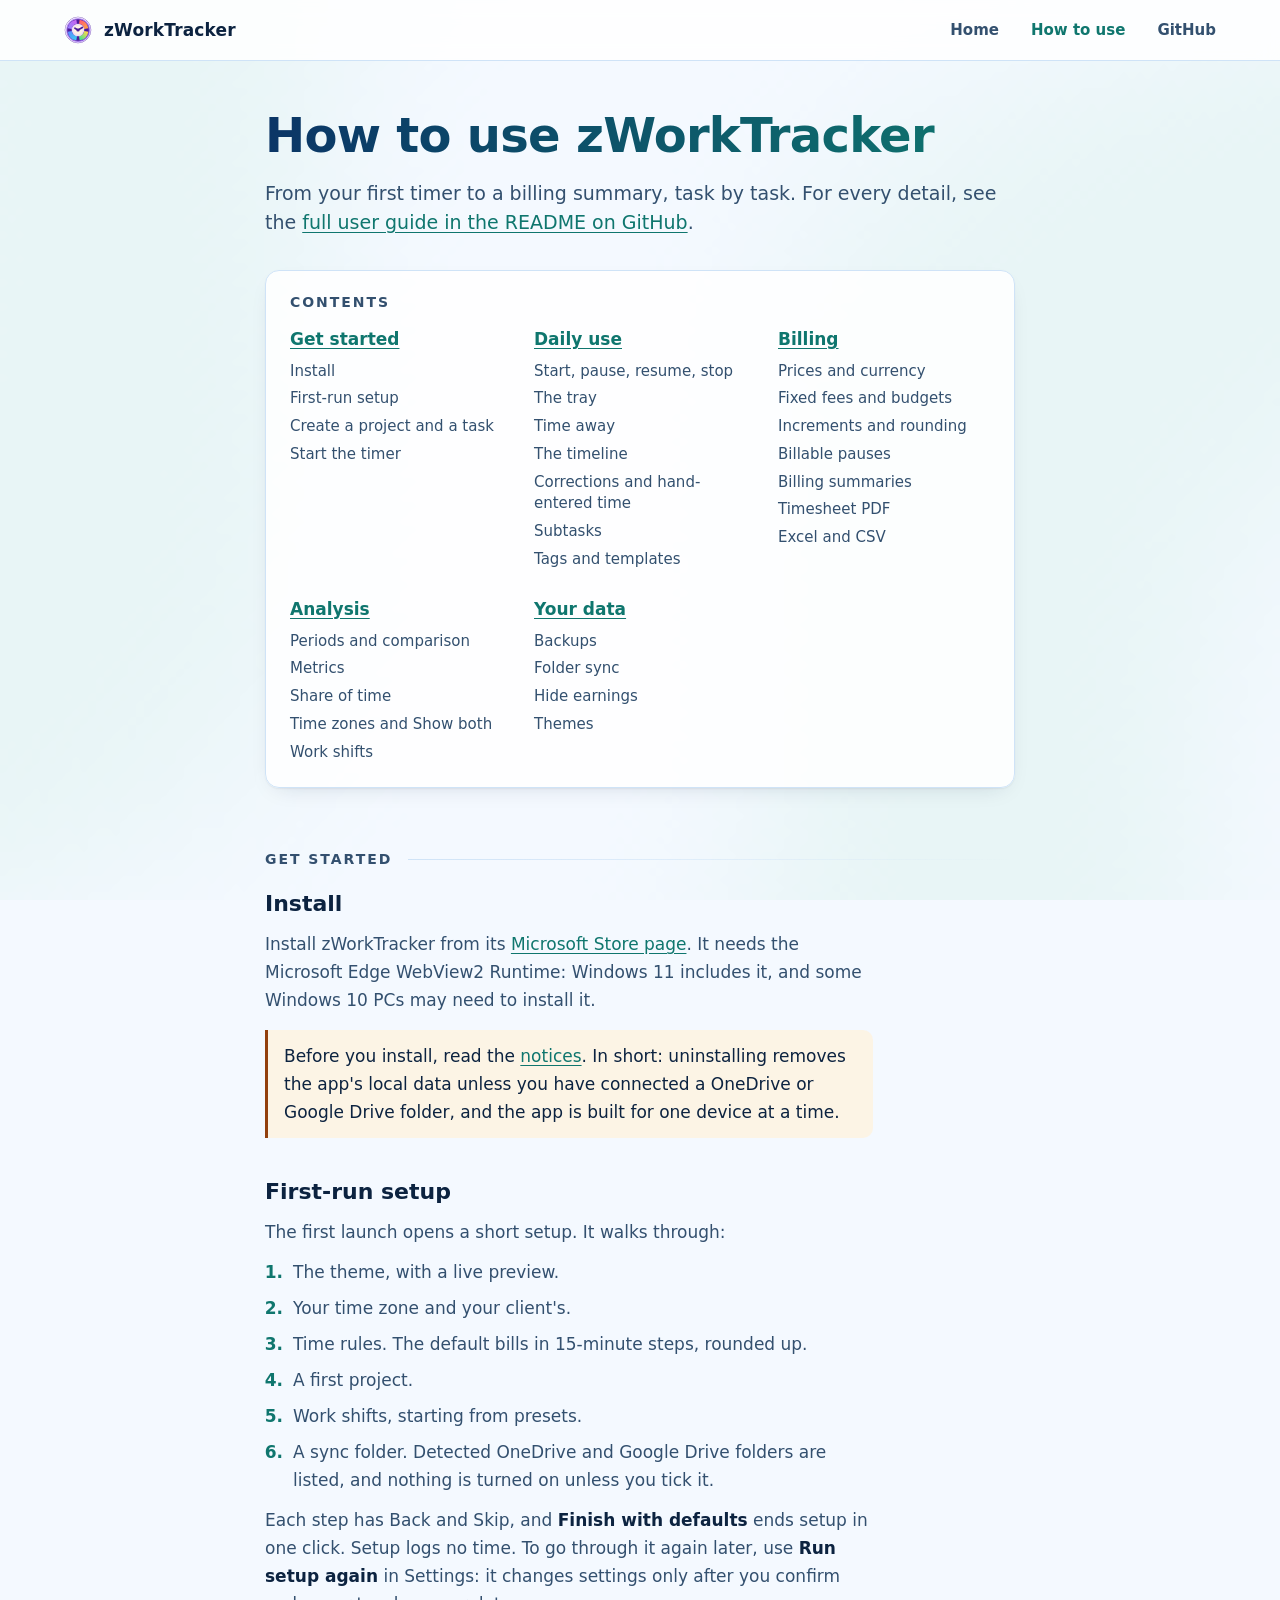
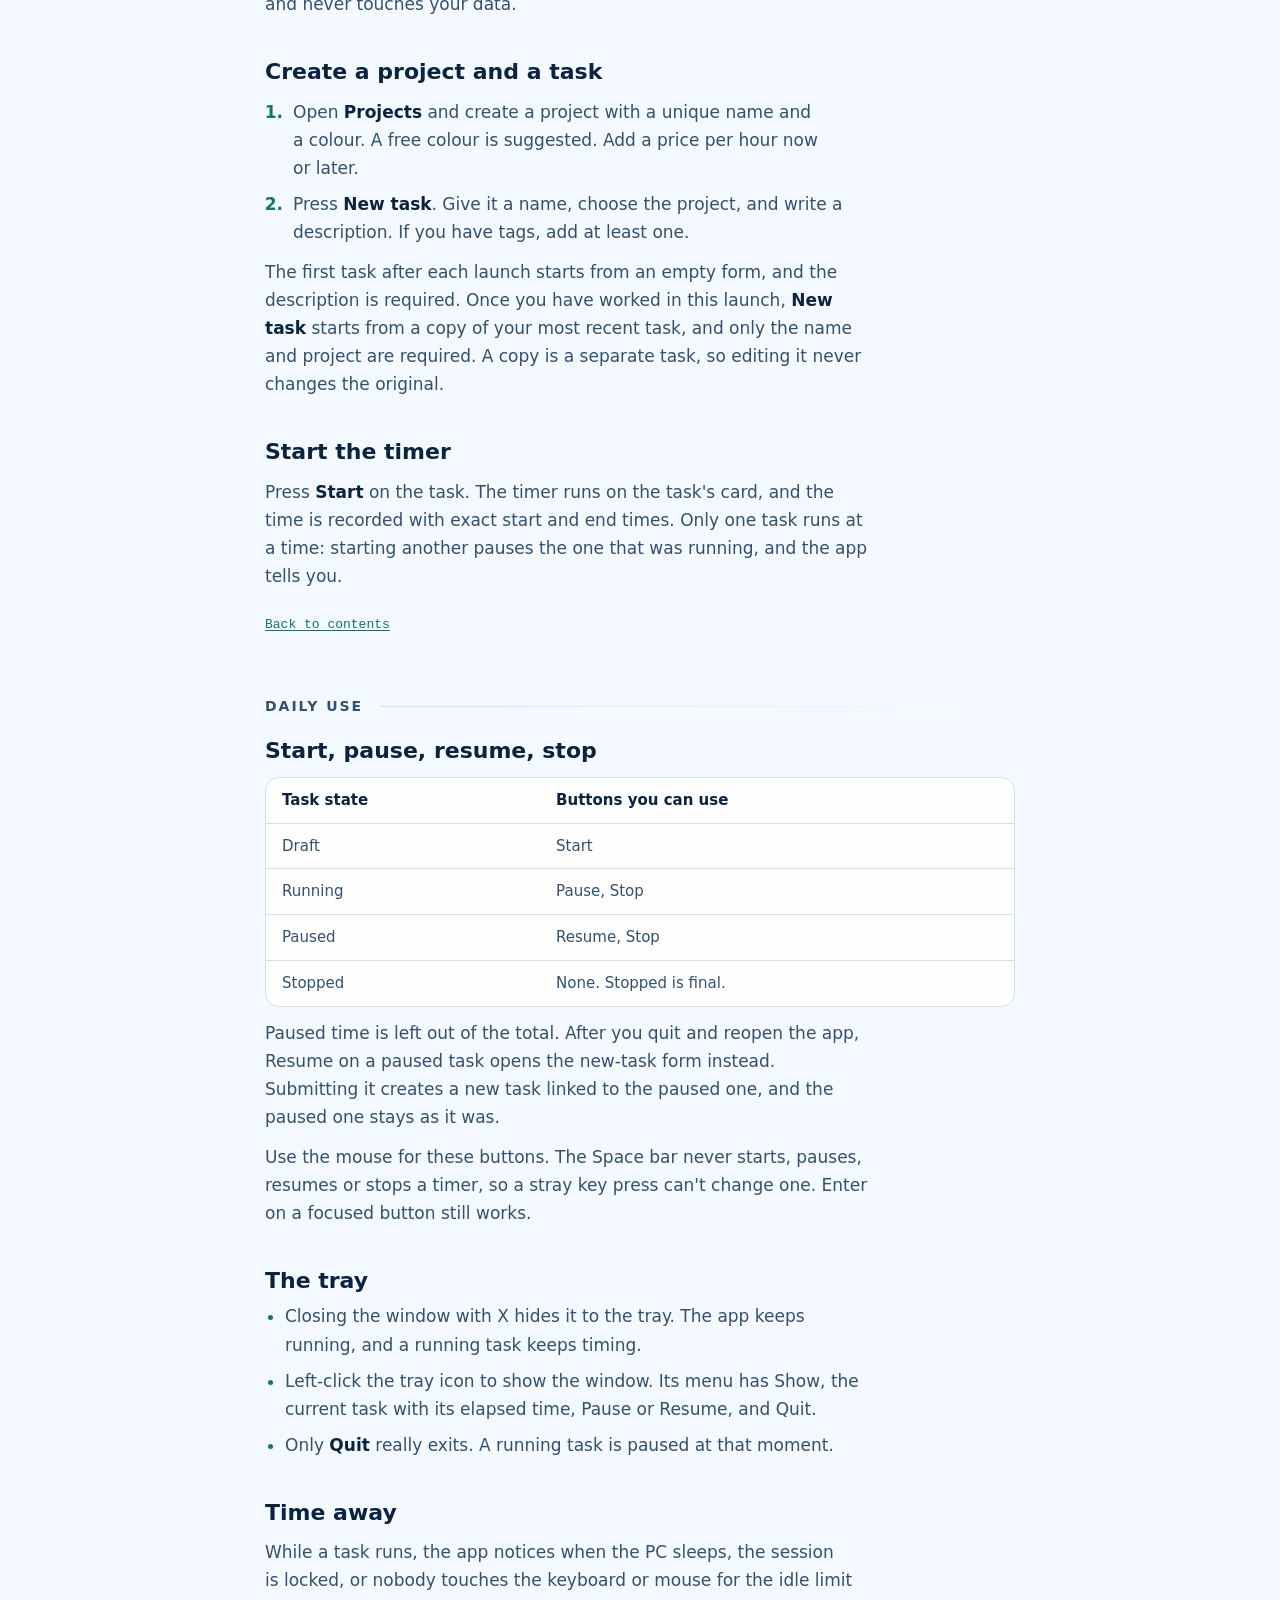
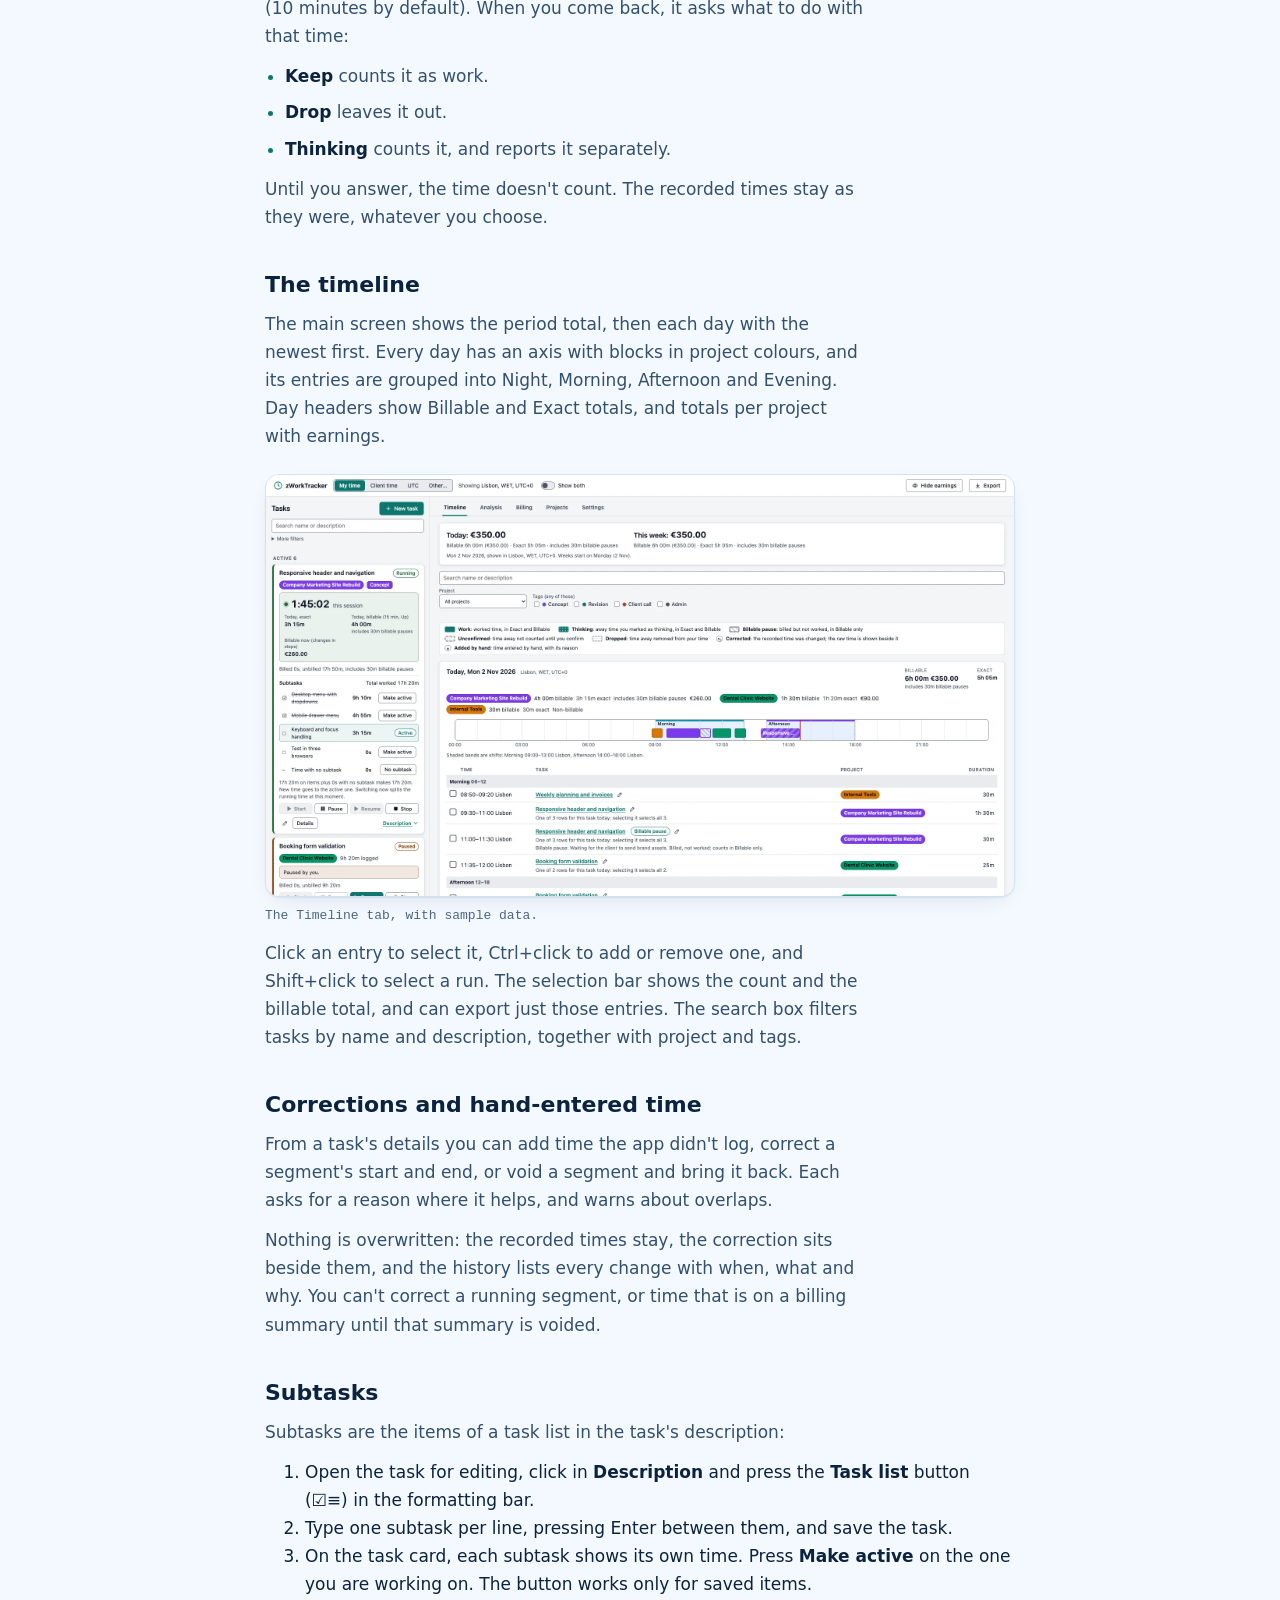
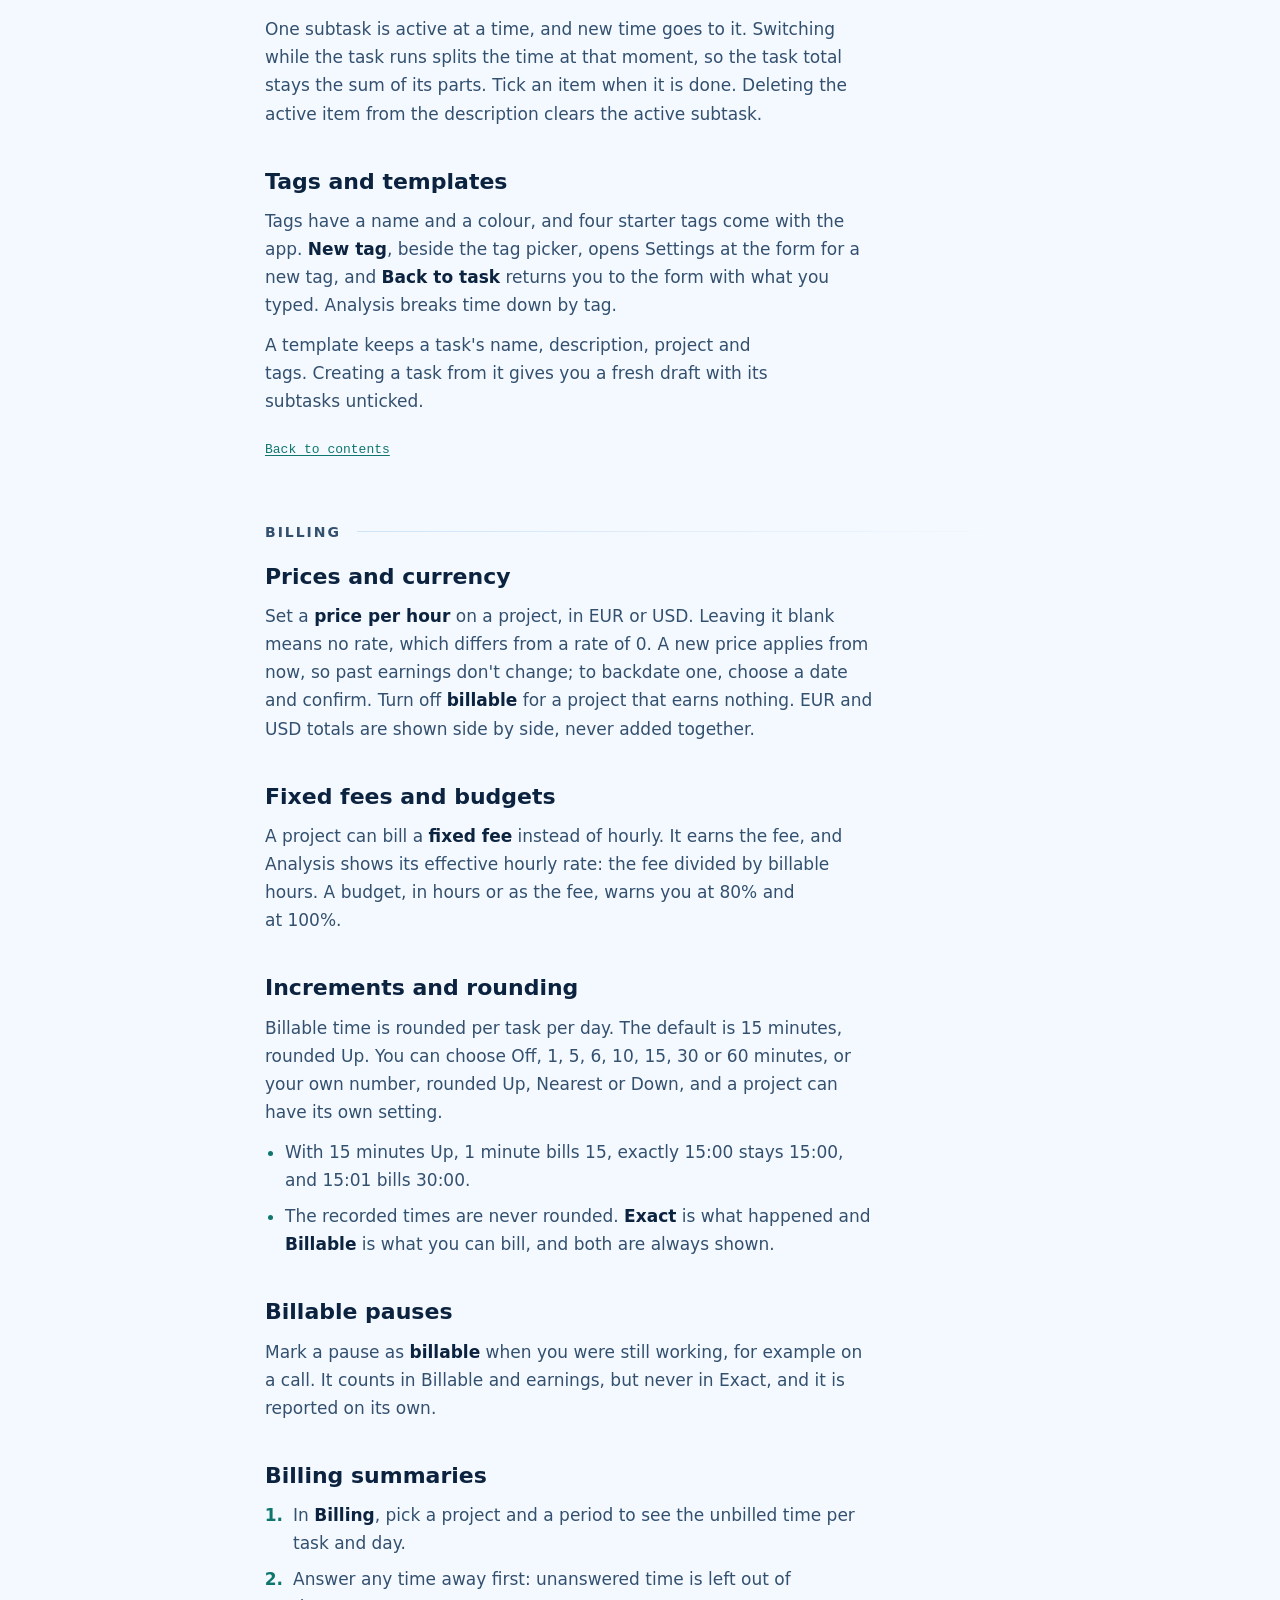
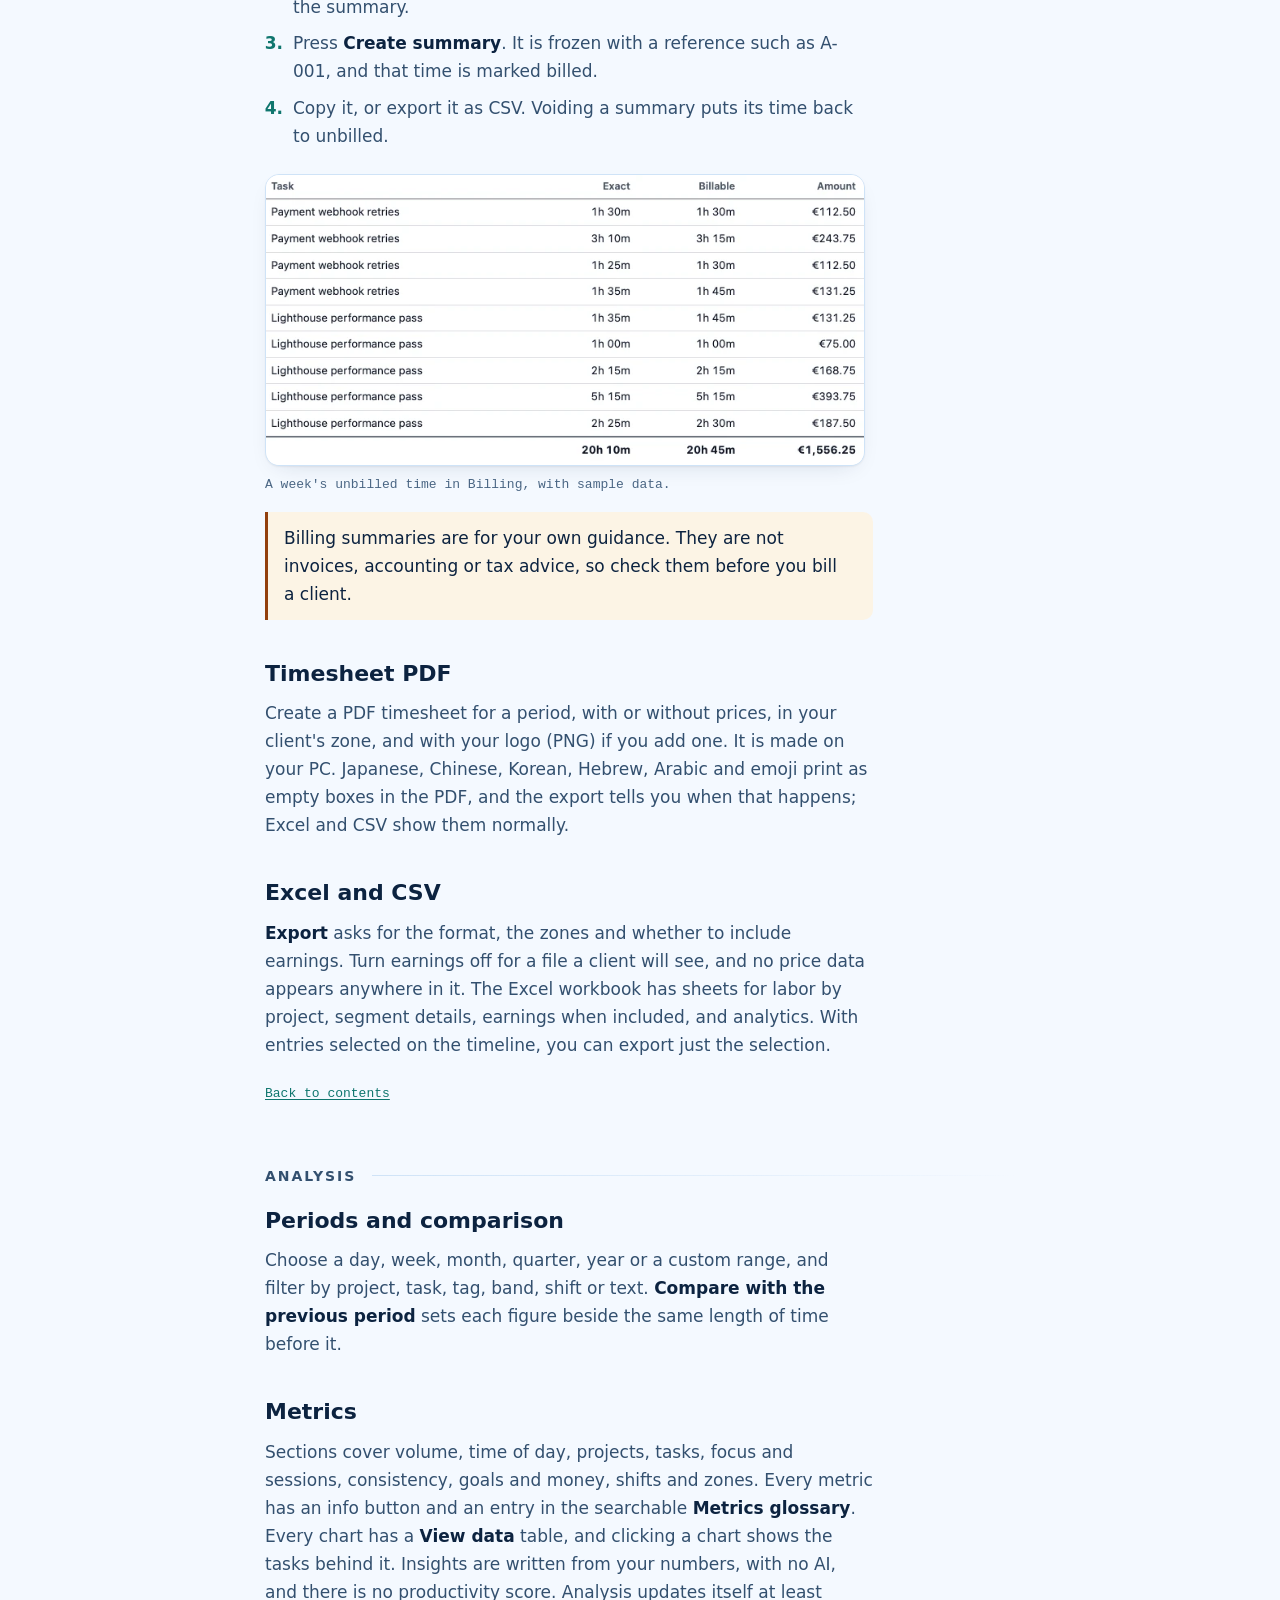
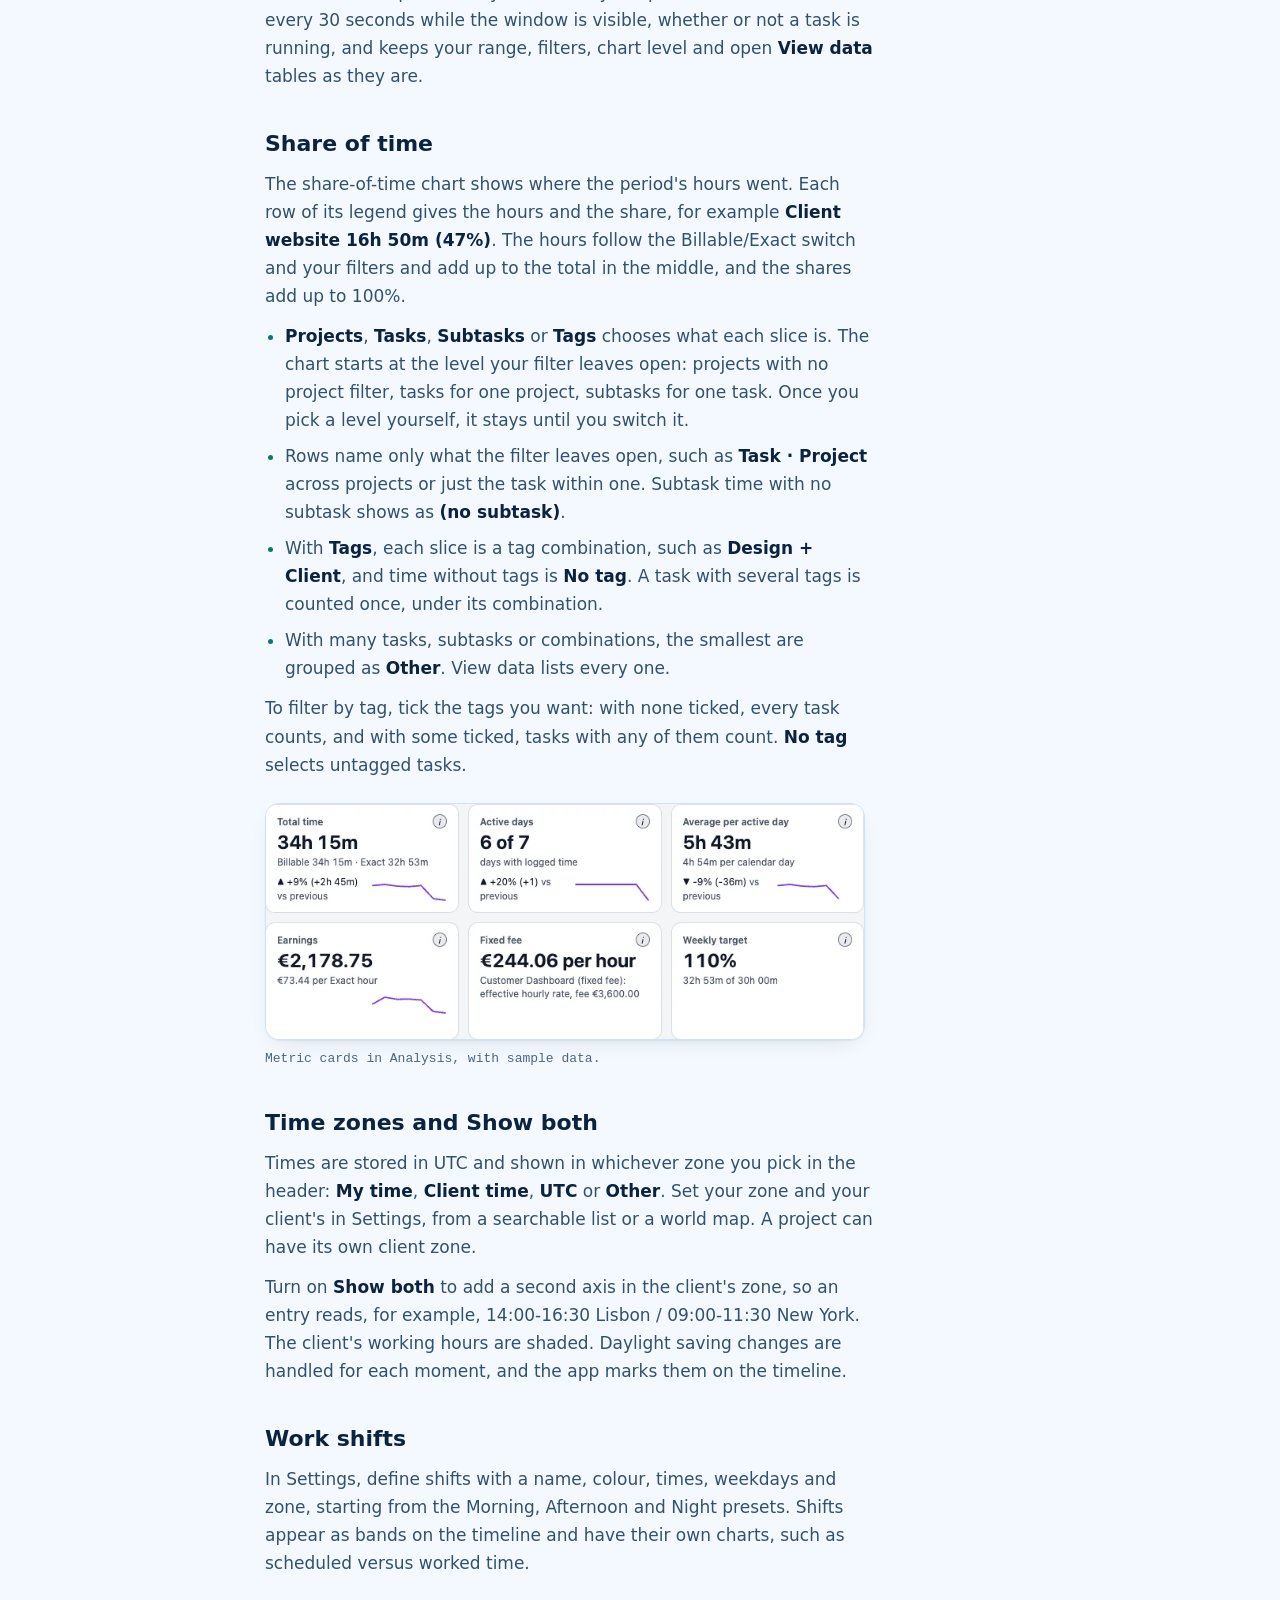
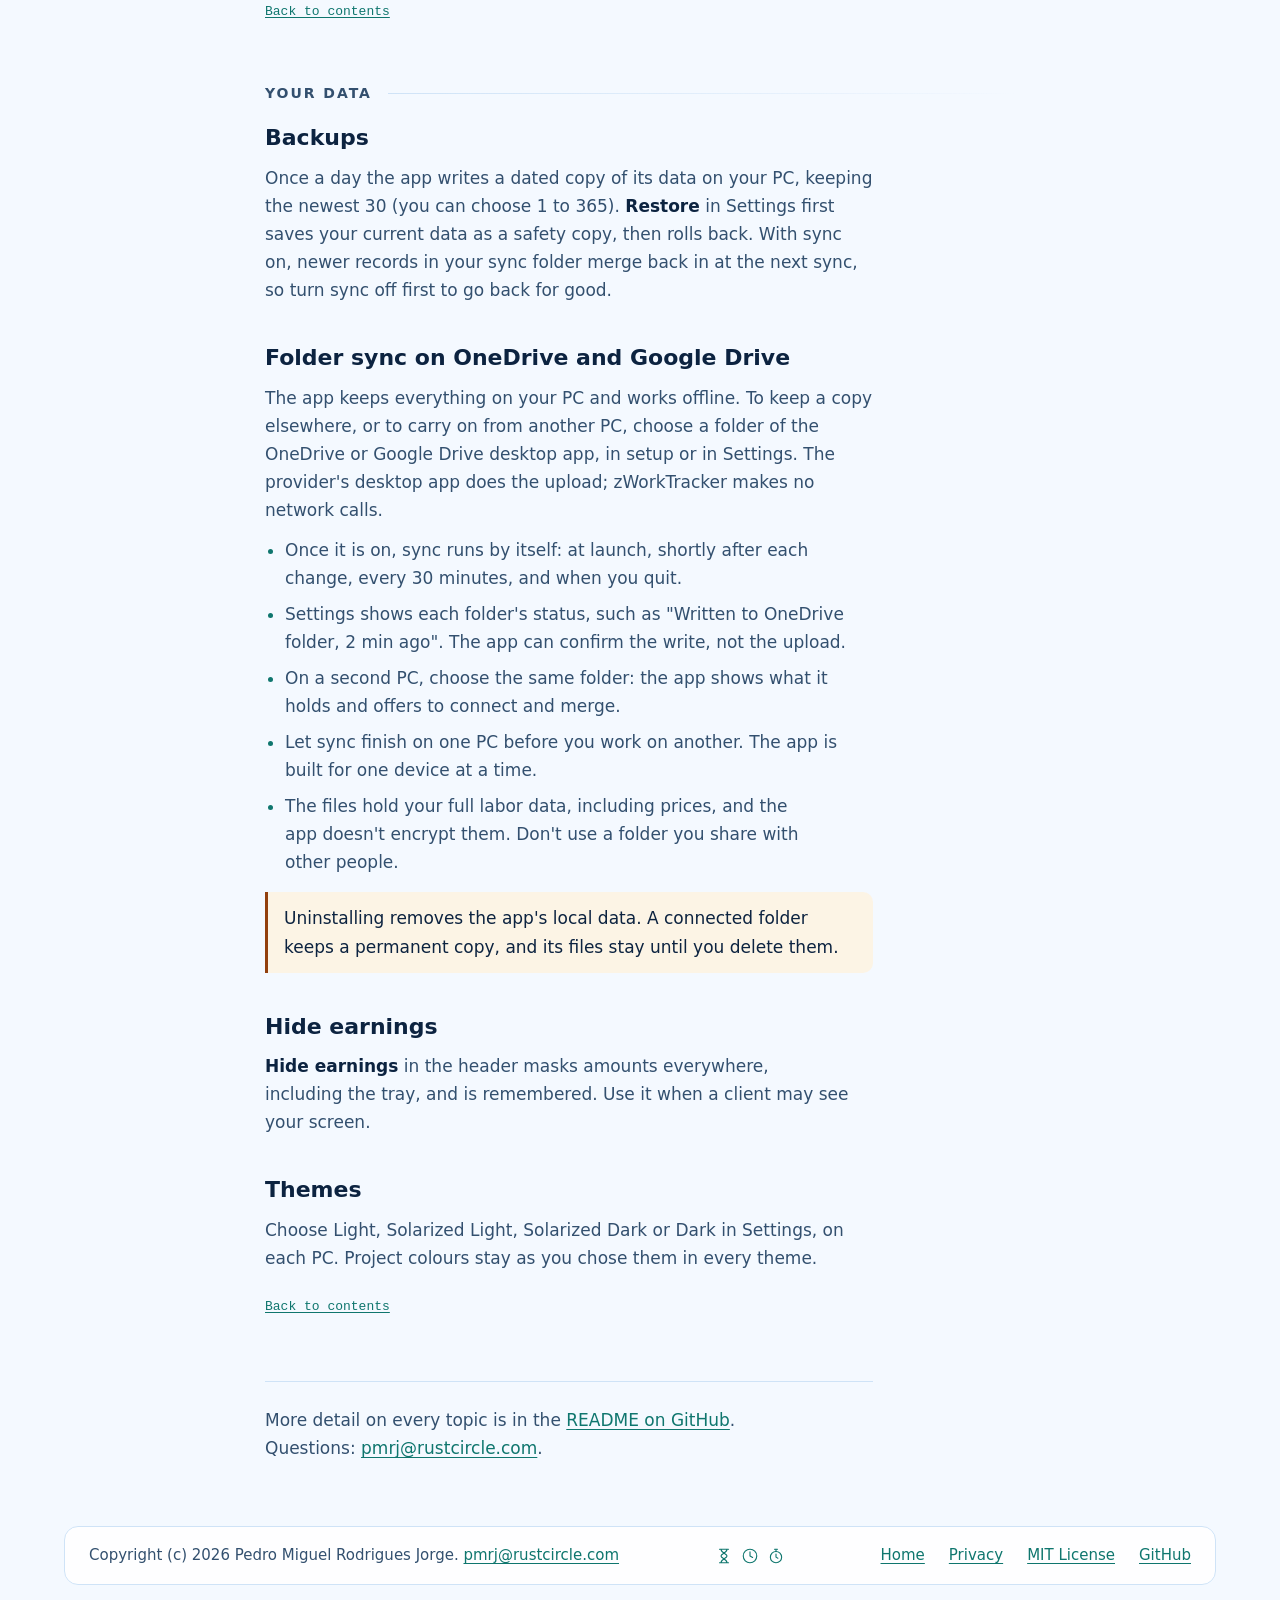
==== site/howto.html @ cce9af79 "Set up the zWorkTracker 2.0 repository and write the plan MIT LICENSE, Rust .gitignore, the Slint ro" ====
<!doctype html>
<html lang="en">
<head>
  <meta charset="utf-8">
  <meta name="viewport" content="width=device-width, initial-scale=1">
  <meta name="color-scheme" content="light dark">
  <meta name="theme-color" media="(prefers-color-scheme: light)" content="#f4f9ff">
  <meta name="theme-color" media="(prefers-color-scheme: dark)" content="#0b1a2b">
  <title>How to use zWorkTracker</title>
  <meta name="description" content="How to use zWorkTracker: set it up, run timers, correct time, bill with rounding and summaries, analyse your hours and keep your data.">
  <link rel="canonical" href="https://z.rustcircle.com/howto.html">
  <meta property="og:type" content="website">
  <meta property="og:site_name" content="zWorkTracker">
  <meta property="og:title" content="How to use zWorkTracker">
  <meta property="og:description" content="How to use zWorkTracker: set it up, run timers, correct time, bill with rounding and summaries, analyse your hours and keep your data.">
  <meta property="og:url" content="https://z.rustcircle.com/howto.html">
  <meta property="og:image" content="https://z.rustcircle.com/assets/og-image.jpg">
  <meta property="og:image:width" content="1200">
  <meta property="og:image:height" content="630">
  <meta property="og:image:alt" content="The zWorkTracker Timeline tab with a running timer and a day of tracked work.">
  <meta name="twitter:card" content="summary_large_image">
  <link rel="icon" type="image/svg+xml" href="assets/favicon.svg">
  <link rel="icon" type="image/png" sizes="64x64" href="assets/icon-64.png">
  <link rel="apple-touch-icon" href="assets/apple-touch-icon.png">
  <link rel="stylesheet" href="styles.css">
  <script src="liquid.js" defer></script>
</head>
<body>
  <a class="skip" href="#main">Skip to content</a>
  <canvas class="liquid" aria-hidden="true"></canvas>
  <header class="topbar">
    <div class="wrap topbar-in">
      <a class="brand" href="./"><img src="assets/logo.svg" width="28" height="28" alt=""><span>zWorkTracker</span></a>
      <nav aria-label="Main"><a class="nav-section" href="./">Home</a><a href="howto.html" aria-current="page">How to use</a><a href="https://github.com/rustcircle/z-work-tracker">GitHub</a></nav>
    </div>
  </header>

    <main id="main" class="wrap doc">
    <header class="doc-head">
      <h1>How to use zWorkTracker</h1>
      <p class="lead">From your first timer to a billing summary, task by task. For every detail, see the <a href="https://github.com/rustcircle/z-work-tracker/blob/main/README.md#user-guide">full user guide in the README on GitHub</a>.</p>
    </header>

    <nav class="card toc" id="contents" aria-labelledby="toc-title">
      <h2 id="toc-title" class="toc-title">Contents</h2>
      <div class="toc-grid">
        <div>
          <a class="toc-group" href="#get-started">Get started</a>
          <ul><li><a href="#install">Install</a></li><li><a href="#setup">First-run setup</a></li><li><a href="#first-task">Create a project and a task</a></li><li><a href="#first-timer">Start the timer</a></li></ul>
        </div>
        <div>
          <a class="toc-group" href="#daily">Daily use</a>
          <ul><li><a href="#timer">Start, pause, resume, stop</a></li><li><a href="#tray">The tray</a></li><li><a href="#time-away">Time away</a></li><li><a href="#timeline">The timeline</a></li><li><a href="#corrections">Corrections and hand-entered time</a></li><li><a href="#subtasks">Subtasks</a></li><li><a href="#tags">Tags and templates</a></li></ul>
        </div>
        <div>
          <a class="toc-group" href="#billing">Billing</a>
          <ul><li><a href="#prices">Prices and currency</a></li><li><a href="#fixed-fees">Fixed fees and budgets</a></li><li><a href="#rounding">Increments and rounding</a></li><li><a href="#billable-pauses">Billable pauses</a></li><li><a href="#summaries">Billing summaries</a></li><li><a href="#pdf">Timesheet PDF</a></li><li><a href="#exports">Excel and CSV</a></li></ul>
        </div>
        <div>
          <a class="toc-group" href="#analysis">Analysis</a>
          <ul><li><a href="#periods">Periods and comparison</a></li><li><a href="#metrics">Metrics</a></li><li><a href="#share-of-time">Share of time</a></li><li><a href="#zones">Time zones and Show both</a></li><li><a href="#shifts">Work shifts</a></li></ul>
        </div>
        <div>
          <a class="toc-group" href="#data">Your data</a>
          <ul><li><a href="#backups">Backups</a></li><li><a href="#sync">Folder sync</a></li><li><a href="#hide-earnings">Hide earnings</a></li><li><a href="#themes">Themes</a></li></ul>
        </div>
      </div>
    </nav>

    <section id="get-started" class="doc-section" aria-labelledby="get-started-title">
      <h2 id="get-started-title" class="label">Get started</h2>

      <h3 id="install">Install</h3>
      <p>Install zWorkTracker from its <a href="https://apps.microsoft.com/detail/9P9RM9G0QBRC">Microsoft Store page</a>. It needs the Microsoft Edge WebView2 Runtime: Windows 11 includes it, and some Windows 10 PCs may need to install it.</p>
      <p class="callout">Before you install, read the <a href="./#notices">notices</a>. In short: uninstalling removes the app's local data unless you have connected a OneDrive or Google Drive folder, and the app is built for one device at a time.</p>

      <h3 id="setup">First-run setup</h3>
      <p>The first launch opens a short setup. It walks through:</p>
      <ol class="steps">
        <li>The theme, with a live preview.</li>
        <li>Your time zone and your client's.</li>
        <li>Time rules. The default bills in 15-minute steps, rounded up.</li>
        <li>A first project.</li>
        <li>Work shifts, starting from presets.</li>
        <li>A sync folder. Detected OneDrive and Google Drive folders are listed, and nothing is turned on unless you tick it.</li>
      </ol>
      <p>Each step has Back and Skip, and <b>Finish with defaults</b> ends setup in one click. Setup logs no time. To go through it again later, use <b>Run setup again</b> in Settings: it changes settings only after you confirm and never touches your data.</p>

      <h3 id="first-task">Create a project and a task</h3>
      <ol class="steps">
        <li>Open <b>Projects</b> and create a project with a unique name and a colour. A free colour is suggested. Add a price per hour now or later.</li>
        <li>Press <b>New task</b>. Give it a name, choose the project, and write a description. If you have tags, add at least one.</li>
      </ol>
      <p>The first task after each launch starts from an empty form, and the description is required. Once you have worked in this launch, <b>New task</b> starts from a copy of your most recent task, and only the name and project are required. A copy is a separate task, so editing it never changes the original.</p>

      <h3 id="first-timer">Start the timer</h3>
      <p>Press <b>Start</b> on the task. The timer runs on the task's card, and the time is recorded with exact start and end times. Only one task runs at a time: starting another pauses the one that was running, and the app tells you.</p>
      <p class="back"><a href="#contents">Back to contents</a></p>
    </section>

    <section id="daily" class="doc-section" aria-labelledby="daily-title">
      <h2 id="daily-title" class="label">Daily use</h2>

      <h3 id="timer">Start, pause, resume, stop</h3>
      <div class="table-wrap">
        <table>
          <thead><tr><th scope="col">Task state</th><th scope="col">Buttons you can use</th></tr></thead>
          <tbody>
            <tr><td>Draft</td><td>Start</td></tr>
            <tr><td>Running</td><td>Pause, Stop</td></tr>
            <tr><td>Paused</td><td>Resume, Stop</td></tr>
            <tr><td>Stopped</td><td>None. Stopped is final.</td></tr>
          </tbody>
        </table>
      </div>
      <p>Paused time is left out of the total. After you quit and reopen the app, Resume on a paused task opens the new-task form instead. Submitting it creates a new task linked to the paused one, and the paused one stays as it was.</p>
      <p>Use the mouse for these buttons. The Space bar never starts, pauses, resumes or stops a timer, so a stray key press can't change one. Enter on a focused button still works.</p>

      <h3 id="tray">The tray</h3>
      <ul class="plain">
        <li>Closing the window with X hides it to the tray. The app keeps running, and a running task keeps timing.</li>
        <li>Left-click the tray icon to show the window. Its menu has Show, the current task with its elapsed time, Pause or Resume, and Quit.</li>
        <li>Only <b>Quit</b> really exits. A running task is paused at that moment.</li>
      </ul>

      <h3 id="time-away">Time away</h3>
      <p>While a task runs, the app notices when the PC sleeps, the session is locked, or nobody touches the keyboard or mouse for the idle limit (10 minutes by default). When you come back, it asks what to do with that time:</p>
      <ul class="plain">
        <li><b>Keep</b> counts it as work.</li>
        <li><b>Drop</b> leaves it out.</li>
        <li><b>Thinking</b> counts it, and reports it separately.</li>
      </ul>
      <p>Until you answer, the time doesn't count. The recorded times stay as they were, whatever you choose.</p>

      <h3 id="timeline">The timeline</h3>
      <p>The main screen shows the period total, then each day with the newest first. Every day has an axis with blocks in project colours, and its entries are grouped into Night, Morning, Afternoon and Evening. Day headers show Billable and Exact totals, and totals per project with earnings.</p>
      <figure class="doc-figure">
        <picture><source media="(max-width: 640px)" srcset="assets/timeline-phone.webp" width="394" height="690"><img src="assets/timeline.webp" width="1920" height="1080" loading="lazy" decoding="async" alt="The Timeline tab with a running task, the day's totals, a coloured axis of work and pauses, and a table of entries."></picture>
        <figcaption>The Timeline tab, with sample data.</figcaption>
      </figure>
      <p>Click an entry to select it, Ctrl+click to add or remove one, and Shift+click to select a run. The selection bar shows the count and the billable total, and can export just those entries. The search box filters tasks by name and description, together with project and tags.</p>

      <h3 id="corrections">Corrections and hand-entered time</h3>
      <p>From a task's details you can add time the app didn't log, correct a segment's start and end, or void a segment and bring it back. Each asks for a reason where it helps, and warns about overlaps.</p>
      <p>Nothing is overwritten: the recorded times stay, the correction sits beside them, and the history lists every change with when, what and why. You can't correct a running segment, or time that is on a billing summary until that summary is voided.</p>

      <h3 id="subtasks">Subtasks</h3>
      <p>Subtasks are the items of a task list in the task's description:</p>
      <ol>
        <li>Open the task for editing, click in <b>Description</b> and press the <b>Task list</b> button (☑≡) in the formatting bar.</li>
        <li>Type one subtask per line, pressing Enter between them, and save the task.</li>
        <li>On the task card, each subtask shows its own time. Press <b>Make active</b> on the one you are working on. The button works only for saved items.</li>
      </ol>
      <p>One subtask is active at a time, and new time goes to it. Switching while the task runs splits the time at that moment, so the task total stays the sum of its parts. Tick an item when it is done. Deleting the active item from the description clears the active subtask.</p>

      <h3 id="tags">Tags and templates</h3>
      <p>Tags have a name and a colour, and four starter tags come with the app. <b>New tag</b>, beside the tag picker, opens Settings at the form for a new tag, and <b>Back to task</b> returns you to the form with what you typed. Analysis breaks time down by tag.</p>
      <p>A template keeps a task's name, description, project and tags. Creating a task from it gives you a fresh draft with its subtasks unticked.</p>
      <p class="back"><a href="#contents">Back to contents</a></p>
    </section>

    <section id="billing" class="doc-section" aria-labelledby="billing-title">
      <h2 id="billing-title" class="label">Billing</h2>

      <h3 id="prices">Prices and currency</h3>
      <p>Set a <b>price per hour</b> on a project, in EUR or USD. Leaving it blank means no rate, which differs from a rate of 0. A new price applies from now, so past earnings don't change; to backdate one, choose a date and confirm. Turn off <b>billable</b> for a project that earns nothing. EUR and USD totals are shown side by side, never added together.</p>

      <h3 id="fixed-fees">Fixed fees and budgets</h3>
      <p>A project can bill a <b>fixed fee</b> instead of hourly. It earns the fee, and Analysis shows its effective hourly rate: the fee divided by billable hours. A budget, in hours or as the fee, warns you at 80% and at 100%.</p>

      <h3 id="rounding">Increments and rounding</h3>
      <p>Billable time is rounded per task per day. The default is 15 minutes, rounded Up. You can choose Off, 1, 5, 6, 10, 15, 30 or 60 minutes, or your own number, rounded Up, Nearest or Down, and a project can have its own setting.</p>
      <ul class="plain">
        <li>With 15 minutes Up, 1 minute bills 15, exactly 15:00 stays 15:00, and 15:01 bills 30:00.</li>
        <li>The recorded times are never rounded. <b>Exact</b> is what happened and <b>Billable</b> is what you can bill, and both are always shown.</li>
      </ul>

      <h3 id="billable-pauses">Billable pauses</h3>
      <p>Mark a pause as <b>billable</b> when you were still working, for example on a call. It counts in Billable and earnings, but never in Exact, and it is reported on its own.</p>

      <h3 id="summaries">Billing summaries</h3>
      <ol class="steps">
        <li>In <b>Billing</b>, pick a project and a period to see the unbilled time per task and day.</li>
        <li>Answer any time away first: unanswered time is left out of the summary.</li>
        <li>Press <b>Create summary</b>. It is frozen with a reference such as A-001, and that time is marked billed.</li>
        <li>Copy it, or export it as CSV. Voiding a summary puts its time back to unbilled.</li>
      </ol>
      <figure class="doc-figure doc-figure-sm">
        <picture><source media="(max-width: 640px)" srcset="assets/billing-phone.webp" width="432" height="358"><img src="assets/billing.webp" width="737" height="358" loading="lazy" decoding="async" alt="A billing table listing tasks with exact time, billable time and amount for each day, and a total row."></picture>
        <figcaption>A week's unbilled time in Billing, with sample data.</figcaption>
      </figure>
      <p class="callout">Billing summaries are for your own guidance. They are not invoices, accounting or tax advice, so check them before you bill a client.</p>

      <h3 id="pdf">Timesheet PDF</h3>
      <p>Create a PDF timesheet for a period, with or without prices, in your client's zone, and with your logo (PNG) if you add one. It is made on your PC. Japanese, Chinese, Korean, Hebrew, Arabic and emoji print as empty boxes in the PDF, and the export tells you when that happens; Excel and CSV show them normally.</p>

      <h3 id="exports">Excel and CSV</h3>
      <p><b>Export</b> asks for the format, the zones and whether to include earnings. Turn earnings off for a file a client will see, and no price data appears anywhere in it. The Excel workbook has sheets for labor by project, segment details, earnings when included, and analytics. With entries selected on the timeline, you can export just the selection.</p>
      <p class="back"><a href="#contents">Back to contents</a></p>
    </section>

    <section id="analysis" class="doc-section" aria-labelledby="analysis-title">
      <h2 id="analysis-title" class="label">Analysis</h2>

      <h3 id="periods">Periods and comparison</h3>
      <p>Choose a day, week, month, quarter, year or a custom range, and filter by project, task, tag, band, shift or text. <b>Compare with the previous period</b> sets each figure beside the same length of time before it.</p>

      <h3 id="metrics">Metrics</h3>
      <p>Sections cover volume, time of day, projects, tasks, focus and sessions, consistency, goals and money, shifts and zones. Every metric has an info button and an entry in the searchable <b>Metrics glossary</b>. Every chart has a <b>View data</b> table, and clicking a chart shows the tasks behind it. Insights are written from your numbers, with no AI, and there is no productivity score. Analysis updates itself at least every 30 seconds while the window is visible, whether or not a task is running, and keeps your range, filters, chart level and open <b>View data</b> tables as they are.</p>

      <h3 id="share-of-time">Share of time</h3>
      <p>The share-of-time chart shows where the period's hours went. Each row of its legend gives the hours and the share, for example <b>Client website 16h 50m (47%)</b>. The hours follow the Billable/Exact switch and your filters and add up to the total in the middle, and the shares add up to 100%.</p>
      <ul class="plain">
        <li><b>Projects</b>, <b>Tasks</b>, <b>Subtasks</b> or <b>Tags</b> chooses what each slice is. The chart starts at the level your filter leaves open: projects with no project filter, tasks for one project, subtasks for one task. Once you pick a level yourself, it stays until you switch it.</li>
        <li>Rows name only what the filter leaves open, such as <b>Task · Project</b> across projects or just the task within one. Subtask time with no subtask shows as <b>(no subtask)</b>.</li>
        <li>With <b>Tags</b>, each slice is a tag combination, such as <b>Design + Client</b>, and time without tags is <b>No tag</b>. A task with several tags is counted once, under its combination.</li>
        <li>With many tasks, subtasks or combinations, the smallest are grouped as <b>Other</b>. View data lists every one.</li>
      </ul>
      <p>To filter by tag, tick the tags you want: with none ticked, every task counts, and with some ticked, tasks with any of them count. <b>No tag</b> selects untagged tasks.</p>
      <figure class="doc-figure doc-figure-sm">
        <picture><source media="(max-width: 640px)" srcset="assets/analysis-phone.webp" width="244" height="298"><img src="assets/analysis.webp" width="757" height="298" loading="lazy" decoding="async" alt="Analysis cards for total time, active days, average per active day, earnings, fixed fee and weekly target, with changes compared with the previous period."></picture>
        <figcaption>Metric cards in Analysis, with sample data.</figcaption>
      </figure>

      <h3 id="zones">Time zones and Show both</h3>
      <p>Times are stored in UTC and shown in whichever zone you pick in the header: <b>My time</b>, <b>Client time</b>, <b>UTC</b> or <b>Other</b>. Set your zone and your client's in Settings, from a searchable list or a world map. A project can have its own client zone.</p>
      <p>Turn on <b>Show both</b> to add a second axis in the client's zone, so an entry reads, for example, 14:00-16:30 Lisbon / 09:00-11:30 New York. The client's working hours are shaded. Daylight saving changes are handled for each moment, and the app marks them on the timeline.</p>

      <h3 id="shifts">Work shifts</h3>
      <p>In Settings, define shifts with a name, colour, times, weekdays and zone, starting from the Morning, Afternoon and Night presets. Shifts appear as bands on the timeline and have their own charts, such as scheduled versus worked time.</p>
      <p class="back"><a href="#contents">Back to contents</a></p>
    </section>

    <section id="data" class="doc-section" aria-labelledby="data-title">
      <h2 id="data-title" class="label">Your data</h2>

      <h3 id="backups">Backups</h3>
      <p>Once a day the app writes a dated copy of its data on your PC, keeping the newest 30 (you can choose 1 to 365). <b>Restore</b> in Settings first saves your current data as a safety copy, then rolls back. With sync on, newer records in your sync folder merge back in at the next sync, so turn sync off first to go back for good.</p>

      <h3 id="sync">Folder sync on OneDrive and Google Drive</h3>
      <p>The app keeps everything on your PC and works offline. To keep a copy elsewhere, or to carry on from another PC, choose a folder of the OneDrive or Google Drive desktop app, in setup or in Settings. The provider's desktop app does the upload; zWorkTracker makes no network calls.</p>
      <ul class="plain">
        <li>Once it is on, sync runs by itself: at launch, shortly after each change, every 30 minutes, and when you quit.</li>
        <li>Settings shows each folder's status, such as "Written to OneDrive folder, 2 min ago". The app can confirm the write, not the upload.</li>
        <li>On a second PC, choose the same folder: the app shows what it holds and offers to connect and merge.</li>
        <li>Let sync finish on one PC before you work on another. The app is built for one device at a time.</li>
        <li>The files hold your full labor data, including prices, and the app doesn't encrypt them. Don't use a folder you share with other people.</li>
      </ul>
      <p class="callout">Uninstalling removes the app's local data. A connected folder keeps a permanent copy, and its files stay until you delete them.</p>

      <h3 id="hide-earnings">Hide earnings</h3>
      <p><b>Hide earnings</b> in the header masks amounts everywhere, including the tray, and is remembered. Use it when a client may see your screen.</p>

      <h3 id="themes">Themes</h3>
      <p>Choose Light, Solarized Light, Solarized Dark or Dark in Settings, on each PC. Project colours stay as you chose them in every theme.</p>
      <p class="back"><a href="#contents">Back to contents</a></p>
    </section>

    <p class="doc-end">More detail on every topic is in the <a href="https://github.com/rustcircle/z-work-tracker/blob/main/README.md#user-guide">README on GitHub</a>. Questions: <a href="mailto:pmrj@rustcircle.com">pmrj@rustcircle.com</a>.</p>
  </main>

  <footer class="wrap footer">
    <div class="footer-in">
      <p>Copyright (c) 2026 Pedro Miguel Rodrigues Jorge. <a href="mailto:pmrj@rustcircle.com">pmrj@rustcircle.com</a></p>
      <p class="trio" aria-hidden="true"><svg class="i" aria-hidden="true" focusable="false" width="18" height="18" viewBox="0 0 24 24"><path d="M6 3h12M6 21h12M8 3c0 5 8 6 8 9s-8 4-8 9M16 3c0 5-8 6-8 9s8 4 8 9"/></svg><svg class="i" aria-hidden="true" focusable="false" width="18" height="18" viewBox="0 0 24 24"><circle cx="12" cy="12" r="9"/><path d="M12 6.5V12l3.5 2"/></svg><svg class="i" aria-hidden="true" focusable="false" width="18" height="18" viewBox="0 0 24 24"><circle cx="12" cy="13.5" r="7.5"/><path d="M10 3h4M12 3v3M12 9.5v4l2.5 1.5"/></svg></p>
      <nav aria-label="Footer"><a href="./">Home</a><a href="privacy.html">Privacy</a><a href="https://github.com/rustcircle/z-work-tracker/blob/main/LICENSE">MIT License</a><a href="https://github.com/rustcircle/z-work-tracker">GitHub</a></nav>
    </div>
  </footer>
</body>
</html>
---- site/styles.css ----
/* zWorkTracker site. A pale, quiet ground with glass cards, in the same family as rustcircle.com,
   with the app's teal as the accent. Spacing: 8 12 16 24 32 48 64 96. Content width 1152. */

:root {
  color-scheme: light dark;
  --bg: #f4f9ff;
  --liquid: #e8f5f6;
  --surface: rgb(255 255 255 / .86);
  --surface-solid: #ffffff;
  --line: #cfe3f7;
  --ink: #0c2340;
  --ink-2: #33506f;
  --ink-3: #4a6684;
  --accent: #0f766e;
  --accent-hover: #0b5f58;
  --on-accent: #ffffff;
  --focus: #0b5fae;
  --warn: #92400e;
  --notice: rgb(253 243 227 / .9);
  --grad-1: #0b3566;
  --grad-2: #0f766e;
  --shadow: 0 1px 2px rgb(12 35 64 / .06), 0 8px 24px -12px rgb(12 35 64 / .18);
  --shadow-lg: 0 1px 2px rgb(12 35 64 / .06), 0 24px 56px -24px rgb(12 35 64 / .3);
  --f-sans: 'Segoe UI Variable Text', 'Segoe UI', system-ui, -apple-system, 'Helvetica Neue', Arial, 'Noto Sans', sans-serif;
  --f-mono: ui-monospace, 'SF Mono', 'Cascadia Mono', Menlo, Consolas, monospace;
}
@media (prefers-color-scheme: dark) {
  :root {
    --bg: #0b1a2b;
    --liquid: #0d2132;
    --surface: rgb(18 36 56 / .86);
    --surface-solid: #122438;
    --line: #234463;
    --ink: #e8f1fb;
    --ink-2: #b6c8dc;
    --ink-3: #9fb4ca;
    --accent: #2dd4bf;
    --accent-hover: #5eead4;
    --on-accent: #06201d;
    --focus: #7cc7ff;
    --warn: #fbbf24;
    --notice: rgb(44 36 22 / .9);
    --grad-1: #e8f1fb;
    --grad-2: #5eead4;
    --shadow: 0 1px 2px rgb(0 0 0 / .3), 0 8px 24px -12px rgb(0 0 0 / .6);
    --shadow-lg: 0 1px 2px rgb(0 0 0 / .3), 0 24px 56px -24px rgb(0 0 0 / .7);
  }
}

*, *::before, *::after { box-sizing: border-box; }
html {
  -webkit-text-size-adjust: 100%; scroll-behavior: smooth;
  background: radial-gradient(60vw 50vw at 75% 20%, var(--liquid), transparent), radial-gradient(50vw 50vw at 15% 75%, var(--liquid), transparent), var(--bg);
  background-attachment: fixed;
}
body { display: flex; flex-direction: column; min-height: 100vh; margin: 0; color: var(--ink); font: 1.0625rem/1.65 var(--f-sans); overflow-wrap: break-word; }
img, svg { display: block; max-width: 100%; }
img { height: auto; }
p { margin: 0; }
h1, h2, h3 { margin: 0; text-wrap: balance; }
p, li { text-wrap: pretty; }
h3 { font-size: 1.25rem; line-height: 1.25; font-weight: 600; }
a { color: var(--accent); text-underline-offset: .18em; }
a:hover { color: var(--accent-hover); }
:focus-visible { outline: 2px solid var(--focus); outline-offset: 2px; border-radius: 4px; }
section[id] { scroll-margin-top: 80px; }

.wrap { width: min(100%, 1200px); margin-inline: auto; padding-inline: 24px; }
.liquid { display: none; position: fixed; inset: 0; z-index: -1; width: 100%; height: 100%; pointer-events: none; }
.liquid.on { display: block; }
.skip { position: absolute; left: 16px; top: -64px; z-index: 10; background: var(--surface-solid); padding: 8px 16px; border-radius: 8px; }
.skip:focus { top: 8px; }

.i { flex: none; fill: none; stroke: currentColor; stroke-width: 1.5; stroke-linecap: round; stroke-linejoin: round; }
.card { padding: 24px; background: var(--surface); border: 1px solid var(--line); border-radius: 14px; box-shadow: var(--shadow); }

/* ---------- Top bar ---------- */
.topbar { position: sticky; top: 0; z-index: 5; background: var(--surface); border-bottom: 1px solid var(--line); -webkit-backdrop-filter: blur(10px); backdrop-filter: blur(10px); }
.topbar-in { display: flex; align-items: center; justify-content: space-between; gap: 16px; height: 60px; }
.brand { display: inline-flex; align-items: center; gap: 12px; color: var(--ink); font-weight: 650; letter-spacing: .01em; text-decoration: none; }
.brand img { border-radius: 7px; }
.topbar nav { display: flex; gap: 32px; font-size: .9375rem; font-weight: 600; }
.topbar nav a { color: var(--ink-2); text-decoration: none; padding-block: 8px; }
.topbar nav a:hover { color: var(--accent); }

/* ---------- Intro ---------- */
.intro { padding-block: 40px 24px; animation: rise .7s cubic-bezier(.2, .8, .2, 1) both; }
.timer { display: inline-flex; align-items: center; gap: 12px; padding: 8px 16px; font-family: var(--f-mono); font-size: .9375rem; background: var(--surface); border: 1px solid var(--line); border-radius: 10px; box-shadow: var(--shadow); }
.timer-note { color: var(--ink-2); }
h1 {
  margin-top: 16px; max-width: 920px;
  font-size: clamp(2.125rem, 1.6rem + 2vw, 3rem); line-height: 1.12; font-weight: 700; letter-spacing: -.015em;
  color: var(--grad-1);
  background: linear-gradient(95deg, var(--grad-1), var(--grad-2)); -webkit-background-clip: text; background-clip: text; -webkit-text-fill-color: transparent;
}
.lead { margin-top: 16px; max-width: 800px; font-size: 1.1875rem; line-height: 1.55; color: var(--ink-2); }
.actions { display: flex; flex-wrap: wrap; align-items: center; gap: 16px 24px; margin-top: 24px; }
.btn { display: inline-flex; align-items: center; min-height: 44px; padding: 8px 24px; border-radius: 10px; background: var(--accent); color: var(--on-accent); font-weight: 600; text-decoration: none; transition: background-color .15s ease; }
.btn:hover { background: var(--accent-hover); color: var(--on-accent); }
.status { display: inline-flex; align-items: center; min-height: 44px; padding: 8px 16px; font-family: var(--f-mono); font-size: .875rem; color: var(--ink-2); background: var(--surface); border: 1px solid var(--line); border-radius: 10px; }
.req { margin-top: 16px; font-size: .9375rem; color: var(--ink-3); }

.digits { --h: 1.3em; display: inline-flex; font-weight: 600; line-height: var(--h); font-variant-numeric: tabular-nums; }
.d { display: inline-block; height: var(--h); overflow: hidden; }
.strip { display: block; }
.strip i { display: block; height: var(--h); font-style: normal; }
.s1  { transform: translateY(calc(var(--h) * -2)); animation: roll10 10s steps(10) -2s infinite; }
.s10 { animation: roll6 60s steps(6) -2s infinite; }
.m1  { transform: translateY(calc(var(--h) * -5)); animation: roll10 600s steps(10) -302s infinite; }
.m10 { transform: translateY(calc(var(--h) * -4)); animation: roll6 3600s steps(6) -2702s infinite; }
.run-dot { width: 8px; height: 8px; border-radius: 50%; background: var(--accent); animation: pulse 2s ease-in-out infinite; }
@keyframes roll10 { from { transform: translateY(0); } to { transform: translateY(calc(var(--h) * -10)); } }
@keyframes roll6 { from { transform: translateY(0); } to { transform: translateY(calc(var(--h) * -6)); } }
@keyframes pulse { 50% { opacity: .4; } }
@keyframes rise { from { opacity: 0; transform: translateY(8px); } }

/* ---------- Screenshots ---------- */
picture { display: block; }
.shot { display: block; overflow: hidden; background: var(--surface-solid); border: 1px solid var(--line); border-radius: 14px; box-shadow: var(--shadow); transition: border-color .15s ease; }
a.shot:hover { border-color: var(--accent); }
.shot img { width: 100%; }
.row .shot { padding: 12px; }
.tiles { background: #f3f4f6; }

/* The project share ring: the capture's ring, with its legend as real text. */
.ring { display: flex; align-items: center; gap: 32px; }
.ring-img { flex: none; width: 200px; height: 200px; border-radius: 50%; }
.legend { flex: 1; min-width: 0; margin: 0; padding: 0; list-style: none; font-size: .9375rem; }
.legend li { display: flex; align-items: baseline; gap: 12px; padding-block: 8px; }
.legend li + li { border-top: 1px solid var(--line); }
.legend i { flex: none; width: 10px; height: 10px; border-radius: 3px; align-self: center; }
.legend span { flex: 1; min-width: 0; }
.legend b { font-weight: 600; font-variant-numeric: tabular-nums; }
.s1c { background: #2563eb; } .s2c { background: #7c3aed; } .s3c { background: #059669; } .s4c { background: #d97706; }
.stage { margin-block: 0; }
.stage .shot { box-shadow: var(--shadow-lg); }
/* The capture stops mid-row, so it fades out instead of cutting through a button. */
@media (min-width: 641px) { .stage img { -webkit-mask-image: linear-gradient(#000 calc(100% - 72px), transparent); mask-image: linear-gradient(#000 calc(100% - 72px), transparent); } }
.stage figcaption { margin-top: 12px; font-family: var(--f-mono); font-size: .8125rem; color: var(--ink-3); }

/* ---------- Sections ---------- */
.section { padding-top: 64px; }
.label { display: flex; align-items: center; gap: 16px; font-size: .875rem; line-height: 1; font-weight: 700; letter-spacing: .14em; text-transform: uppercase; color: var(--ink-2); }
.label::after { content: ''; flex: 1; height: 1px; background: linear-gradient(90deg, var(--line), transparent); }

.row { display: grid; grid-template-columns: minmax(0, 5fr) minmax(0, 7fr); gap: 48px; align-items: center; margin-top: 32px; }
.row + .row { margin-top: 48px; }
.row.flip { grid-template-columns: minmax(0, 7fr) minmax(0, 5fr); }
.row.flip .row-copy { order: 2; }
.row-copy h3 { font-size: 1.5rem; line-height: 1.2; font-weight: 650; letter-spacing: -.005em; }
.row-copy p { margin-top: 12px; color: var(--ink-2); }

.also-label { margin-top: 64px; }
.also { display: grid; grid-template-columns: repeat(3, minmax(0, 1fr)); gap: 0; margin-top: 32px; padding: 8px 0; }
.also > div { padding: 16px 24px; }
.also > div + div { border-left: 1px solid var(--line); }
.also h4 { margin: 0; font-size: 1.0625rem; line-height: 1.25; font-weight: 600; }
.also .i { color: var(--accent); margin-bottom: 12px; }
.also ul { margin: 12px 0 0; padding: 0; list-style: none; color: var(--ink-2); font-size: .9375rem; line-height: 1.5; }
.also li { margin-top: 8px; }

.points, .demos { display: grid; gap: 16px; }
.points { grid-template-columns: repeat(3, minmax(0, 1fr)); margin-top: 32px; }
.demos { grid-template-columns: repeat(2, minmax(0, 1fr)); margin-top: 16px; }
.points .i, .demos > article > .i { color: var(--accent); margin-bottom: 12px; }
.points p, .demos p { margin-top: 8px; color: var(--ink-2); }
.demos .note { margin-top: 12px; font-size: .875rem; color: var(--ink-3); }
.bars { margin-top: 16px; display: grid; grid-template-columns: auto minmax(0, 1fr); align-items: center; gap: 8px 12px; font-family: var(--f-mono); font-size: .875rem; color: var(--ink-2); }
.bar { display: flex; gap: 2px; height: 12px; }
.bar i { display: block; height: 100%; border-radius: 2px; }
.b38 { width: 38%; } .b30 { width: 30%; } .b14 { width: 14%; } .b8 { width: 8%; }
.bar .w { background: var(--accent); }
.bar .p { background: repeating-linear-gradient(135deg, var(--accent) 0 2px, transparent 2px 5px); box-shadow: inset 0 0 0 1px var(--accent); }
.bar .r { background: var(--accent); opacity: .5; }
.world { display: flex; flex-wrap: wrap; gap: 12px 32px; margin-top: 16px; }
.wclock { display: flex; align-items: center; gap: 8px; font-family: var(--f-mono); font-size: .8125rem; line-height: 1.35; color: var(--ink-3); }
.wclock b { color: var(--ink); font-weight: 600; }
.wclock .i { margin: 0; color: var(--accent); }

/* ---------- Notices ---------- */
.notices { margin-top: 32px; padding: 32px; background: var(--notice); border-color: var(--warn); }
.notices-title { display: flex; align-items: center; gap: 12px; font-size: clamp(1.375rem, 1.2rem + .8vw, 1.75rem); line-height: 1.2; font-weight: 700; }
.notices-title .i { color: var(--warn); }
.notice-list { display: grid; grid-template-columns: repeat(2, minmax(0, 1fr)); gap: 24px 48px; margin: 24px 0 0; padding: 0; list-style: none; }
.notice-list p { margin-top: 8px; }
.more { display: grid; grid-template-columns: repeat(2, minmax(0, 1fr)); gap: 12px 48px; margin-top: 24px; padding-top: 24px; border-top: 1px solid var(--warn); font-size: .9375rem; color: var(--ink-2); }
.more b { color: var(--ink); font-weight: 600; }

.support { margin-top: 32px; }


/* ---------- Get started pointer ---------- */
.btn-outline { flex: none; display: inline-flex; align-items: center; min-height: 44px; padding: 8px 20px; border: 1px solid var(--accent); border-radius: 10px; color: var(--accent); font-weight: 600; text-decoration: none; transition: background-color .15s ease, color .15s ease; }
.btn-outline:hover { background: var(--accent); color: var(--on-accent); }
.start { padding-top: 48px; }
.start-card { display: flex; align-items: center; justify-content: space-between; gap: 16px 48px; }
.start-card h2 { font-size: 1.25rem; line-height: 1.3; font-weight: 650; }
.start-card p { margin-top: 4px; color: var(--ink-2); }
.topbar nav a[aria-current="page"] { color: var(--accent); }

/* ---------- How-to ---------- */
.doc { max-width: 798px; padding-block: 48px 0; }
.doc-head .lead { max-width: none; }
.doc h1 { margin-top: 0; }
.toc { margin-top: 32px; }
.toc-title { font-size: .875rem; line-height: 1; font-weight: 700; letter-spacing: .14em; text-transform: uppercase; color: var(--ink-2); }
.toc-grid { display: grid; grid-template-columns: repeat(3, minmax(0, 1fr)); gap: 24px 32px; margin-top: 16px; }
.toc-group { font-weight: 650; }
.toc ul { margin: 8px 0 0; padding: 0; list-style: none; font-size: .9375rem; line-height: 1.45; }
.toc li { margin-top: 6px; }
.toc li a { color: var(--ink-2); text-decoration: none; }
.toc li a:hover { color: var(--accent); text-decoration: underline; }
.doc-section { padding-top: 64px; scroll-margin-top: 80px; }
.doc h3 { margin-top: 40px; scroll-margin-top: 80px; font-size: 1.375rem; line-height: 1.25; font-weight: 650; }
.doc-section > .label + h3 { margin-top: 24px; }
.doc p, .doc .plain, .doc .steps, .callout { max-width: 38rem; }
.doc h3 + p, .doc p + p, .doc p + ul, .doc p + ol, .doc ol + p, .doc ul + p, .doc .table-wrap + p, .doc-figure + p, .doc h3 + ol, .doc h3 + .table-wrap { margin-top: 12px; }
.doc p { color: var(--ink-2); }
.doc b { color: var(--ink); font-weight: 600; }
.steps { margin: 0; padding-left: 24px; color: var(--ink-2); }
.steps li { margin-top: 8px; padding-left: 4px; }
.steps li::marker { color: var(--accent); font-weight: 600; font-variant-numeric: tabular-nums; }
.plain { margin: 0; padding-left: 20px; color: var(--ink-2); }
.plain li { margin-top: 8px; }
.plain li::marker { color: var(--accent); }
.callout { margin-top: 16px !important; padding: 12px 16px; border-left: 3px solid var(--warn); background: var(--notice); border-radius: 0 10px 10px 0; color: var(--ink) !important; }
.table-wrap { overflow-x: auto; background: var(--surface); border: 1px solid var(--line); border-radius: 14px; }
.doc table { width: 100%; border-collapse: collapse; font-size: .9375rem; }
.doc th, .doc td { padding: 10px 16px; text-align: left; vertical-align: top; }
.doc th { font-weight: 600; color: var(--ink); border-bottom: 1px solid var(--line); }
.doc tbody tr + tr td { border-top: 1px solid var(--line); }
.doc td { color: var(--ink-2); }
.doc-figure { margin: 24px 0 0; }
.doc-figure img { width: 100%; border: 1px solid var(--line); border-radius: 14px; box-shadow: var(--shadow); background: var(--surface-solid); }
.doc-figure-sm { max-width: 600px; }
.doc-figure figcaption { margin-top: 8px; font-family: var(--f-mono); font-size: .8125rem; color: var(--ink-3); }
.doc .back { margin-top: 24px; font-family: var(--f-mono); font-size: .8125rem; }
.doc-end { margin-top: 64px; padding-top: 24px; border-top: 1px solid var(--line); }

/* ---------- Footer ---------- */
.footer { padding-block: 64px 32px; }
.footer-in { display: flex; flex-wrap: wrap; align-items: center; justify-content: space-between; gap: 12px 32px; padding: 16px 24px; font-size: .9375rem; color: var(--ink-2); background: var(--surface); border: 1px solid var(--line); border-radius: 14px; }
.footer nav { display: flex; flex-wrap: wrap; gap: 4px 24px; }
.trio { display: inline-flex; gap: 8px; color: var(--accent); }

/* ---------- Privacy ---------- */
body > main { flex: 1 0 auto; width: 100%; }
.policy-title { margin: 0 0 24px; }
.policy { max-width: 760px; padding: 32px; }
.policy p + p { margin-top: 16px; }

/* ---------- Narrow screens ---------- */
@media (max-width: 860px) {
  .nav-section { display: none; }
  .intro { padding-block: 32px; }
  .section { padding-top: 48px; }
  .lead { font-size: 1.0625rem; }
  .row, .row.flip { grid-template-columns: minmax(0, 1fr); gap: 16px; margin-top: 24px; }
  .row + .row { margin-top: 32px; }
  .row.flip .row-copy { order: 0; }
  .also, .points, .demos, .notice-list, .more { grid-template-columns: minmax(0, 1fr); }
  .also-label { margin-top: 48px; }
  .also > div { padding: 16px 24px; }
  .also > div + div { border-left: 0; border-top: 1px solid var(--line); }
  .notices { padding: 24px; }
  .start-card { flex-direction: column; align-items: flex-start; }
  .toc-grid { grid-template-columns: repeat(2, minmax(0, 1fr)); }
  .doc { padding-top: 32px; }
  .doc-section { padding-top: 48px; }
  .footer { padding-top: 48px; }
  .footer-in { align-items: flex-start; flex-direction: column; }
  .trio { display: none; }
}
@media (max-width: 640px) {
  .wrap { padding-inline: 16px; }
  .toc-grid { grid-template-columns: minmax(0, 1fr); }
  .doc-figure picture img[src$="timeline.webp"] { max-width: 400px; }
  .doc th, .doc td { padding: 8px 12px; }
  .ring { flex-direction: column; gap: 16px; align-items: stretch; }
  .ring-img { margin-inline: auto; }
  .row .shot { padding: 12px; }
  .world { display: grid; grid-template-columns: repeat(3, minmax(0, 1fr)); gap: 8px; }
  .wclock { flex-direction: column; align-items: flex-start; }
  .stage .shot { max-width: 400px; margin-inline: auto; }
}

@media (prefers-reduced-motion: reduce) {
  html { scroll-behavior: auto; }
  *, *::before, *::after { animation: none !important; transition: none !important; }
}
@media (prefers-color-scheme: dark) {
  /* The app screenshots are light-theme captures: take the glare off on a dark page. */
  .shot img, .ring-img { filter: brightness(.86); }
  .stage img { -webkit-mask-image: linear-gradient(#000 calc(100% - 32px), transparent); mask-image: linear-gradient(#000 calc(100% - 32px), transparent); }
  .row .shot { background: #dbdbdb; }
  .row .tiles { background: #d1d2d4; }
  .doc-figure img { filter: brightness(.86); }
}
@media (forced-colors: active) {
  .bar .w, .bar .r { background: CanvasText; }
  .bar .p { background: none; border: 1px solid CanvasText; }
  h1 { -webkit-text-fill-color: CanvasText; background: none; }
}

/* "Made with Slint" badge, required by the Slint Royalty-free License 2.0 */
.made-with-slint { display: inline-flex; line-height: 0; }
.made-with-slint img { height: 40px; width: auto; }
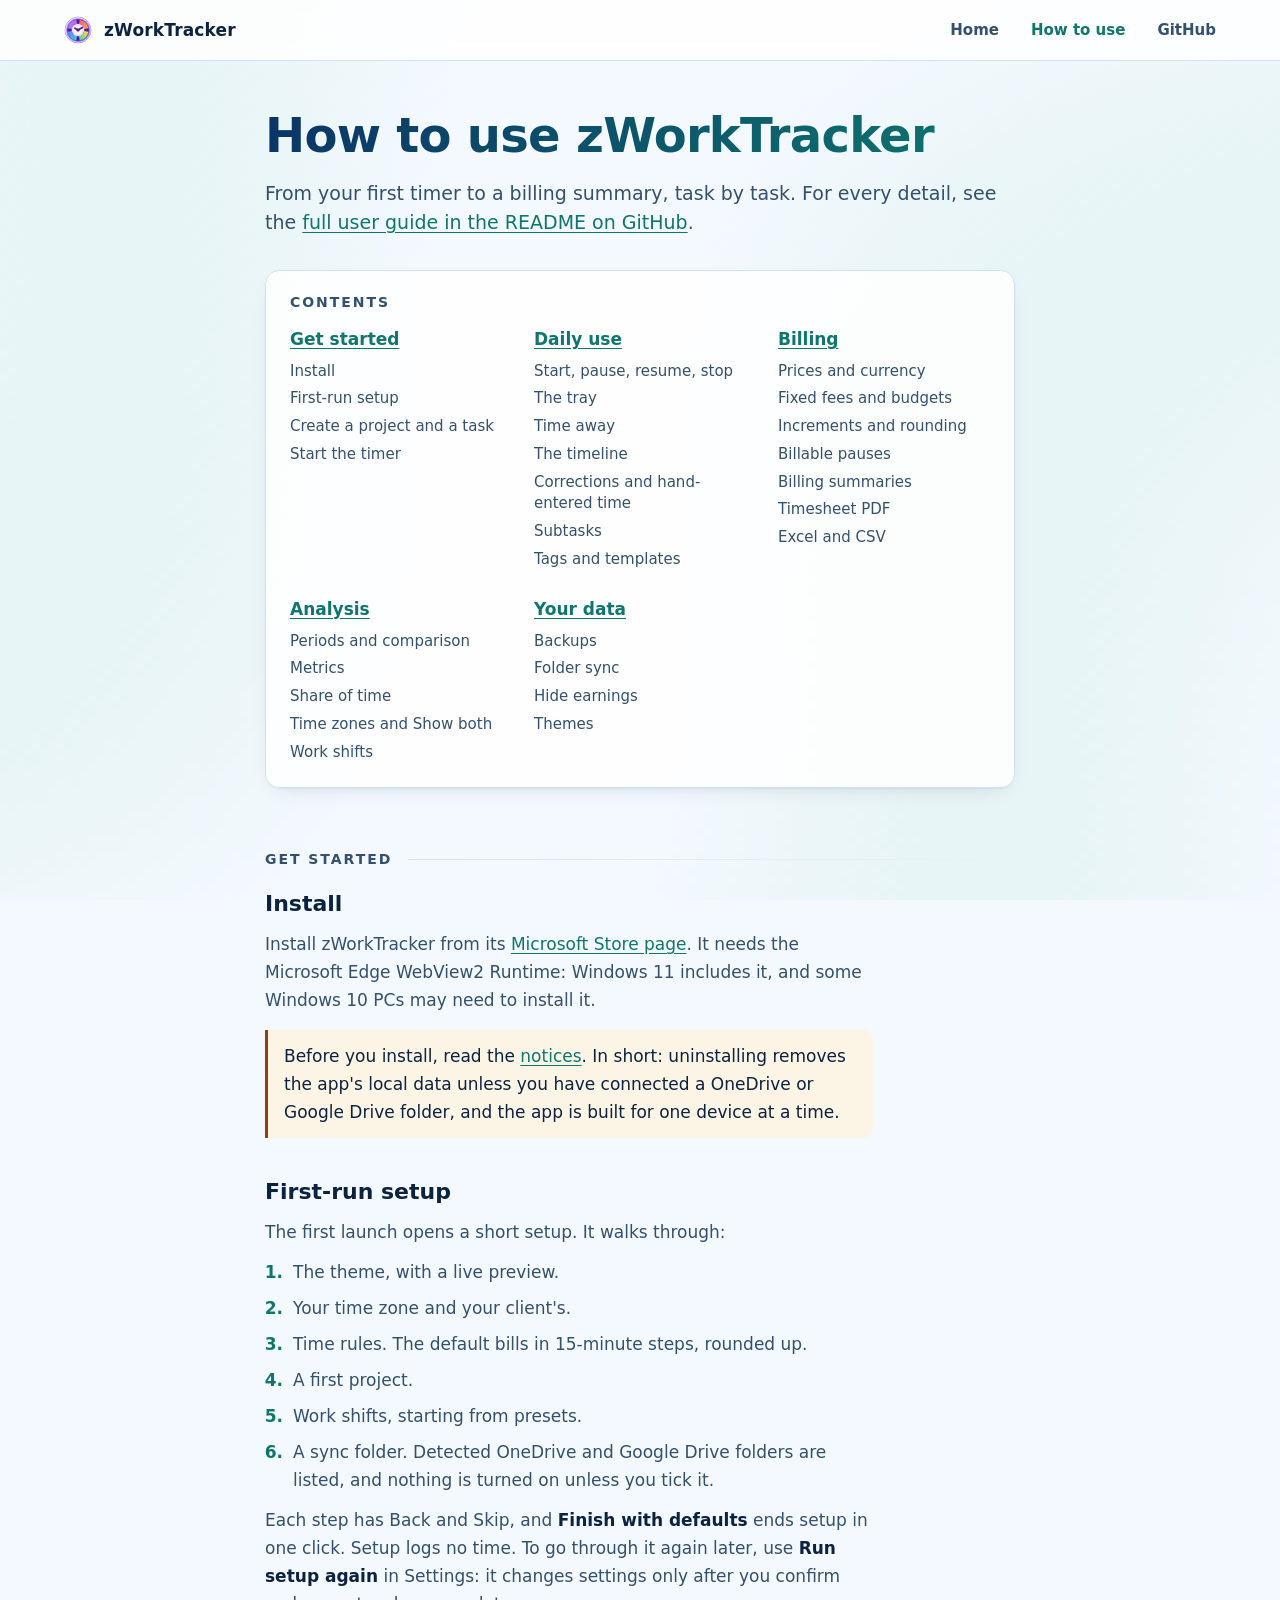
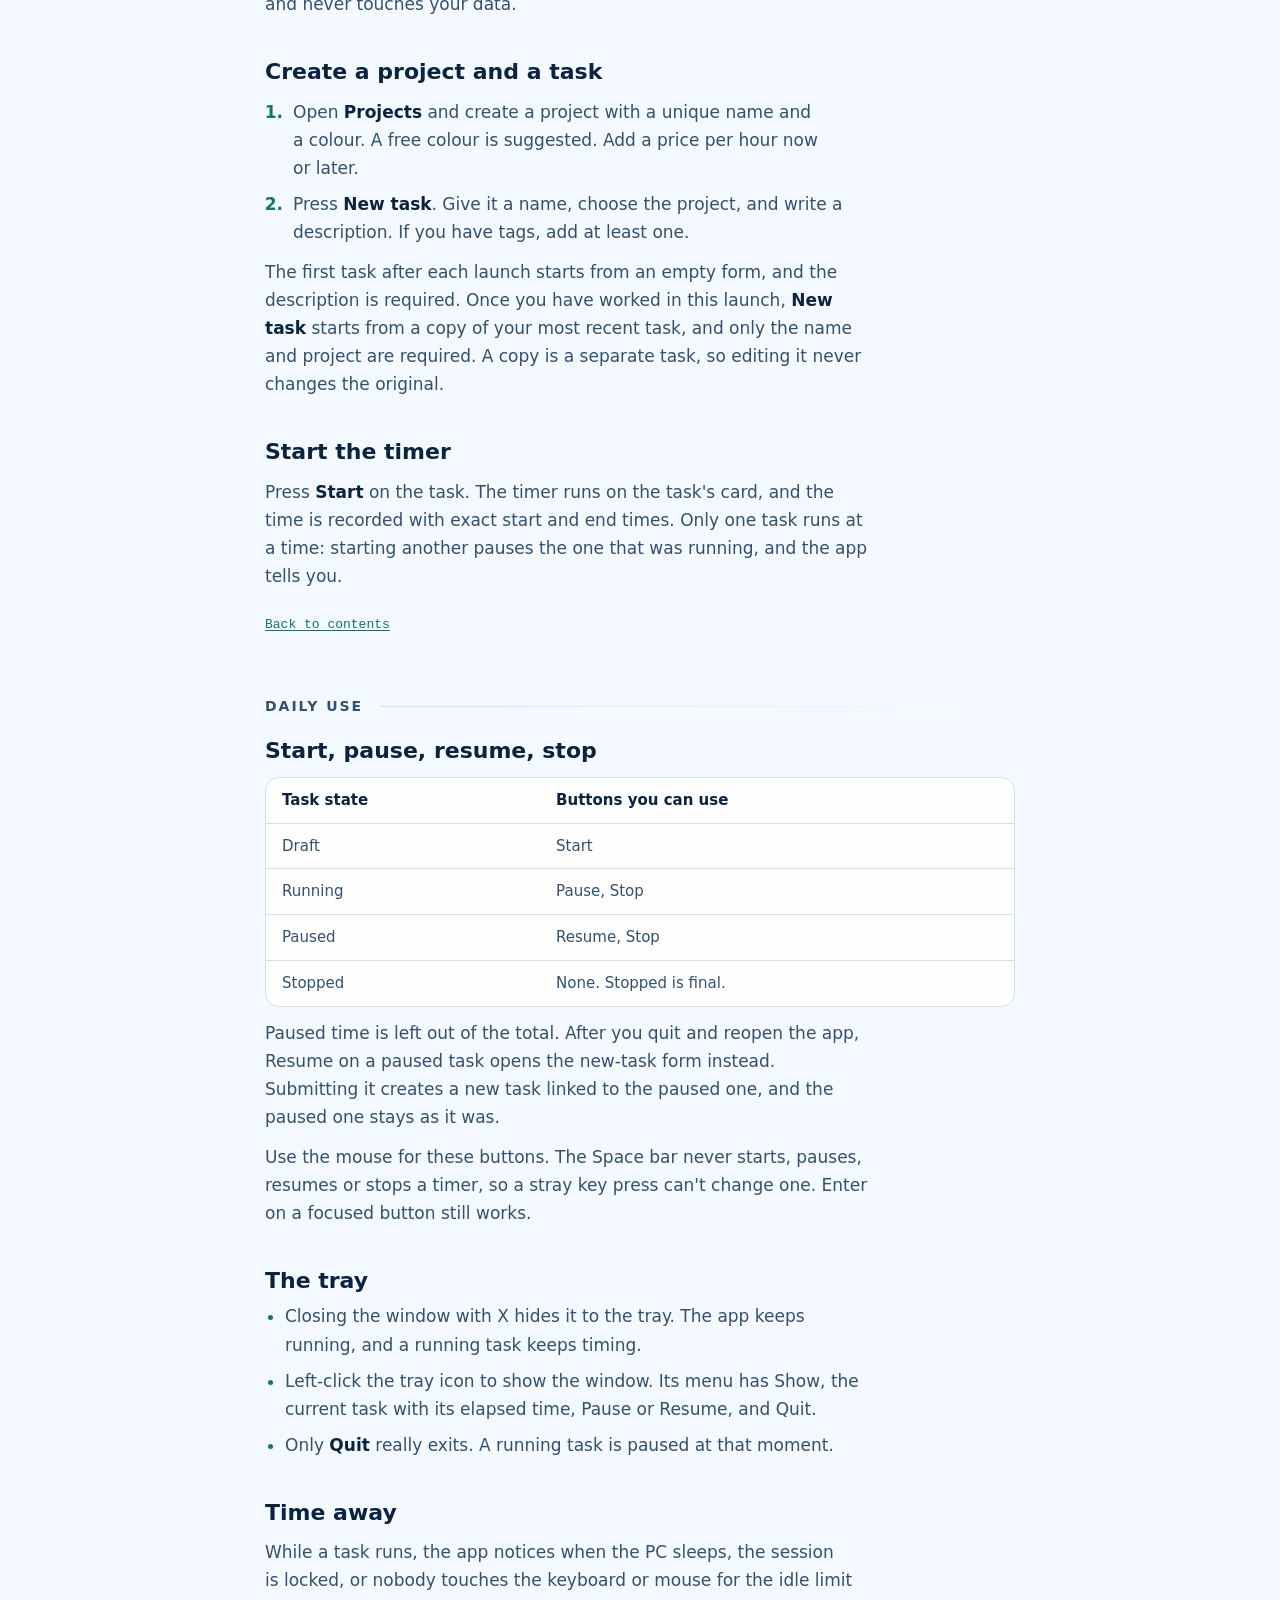
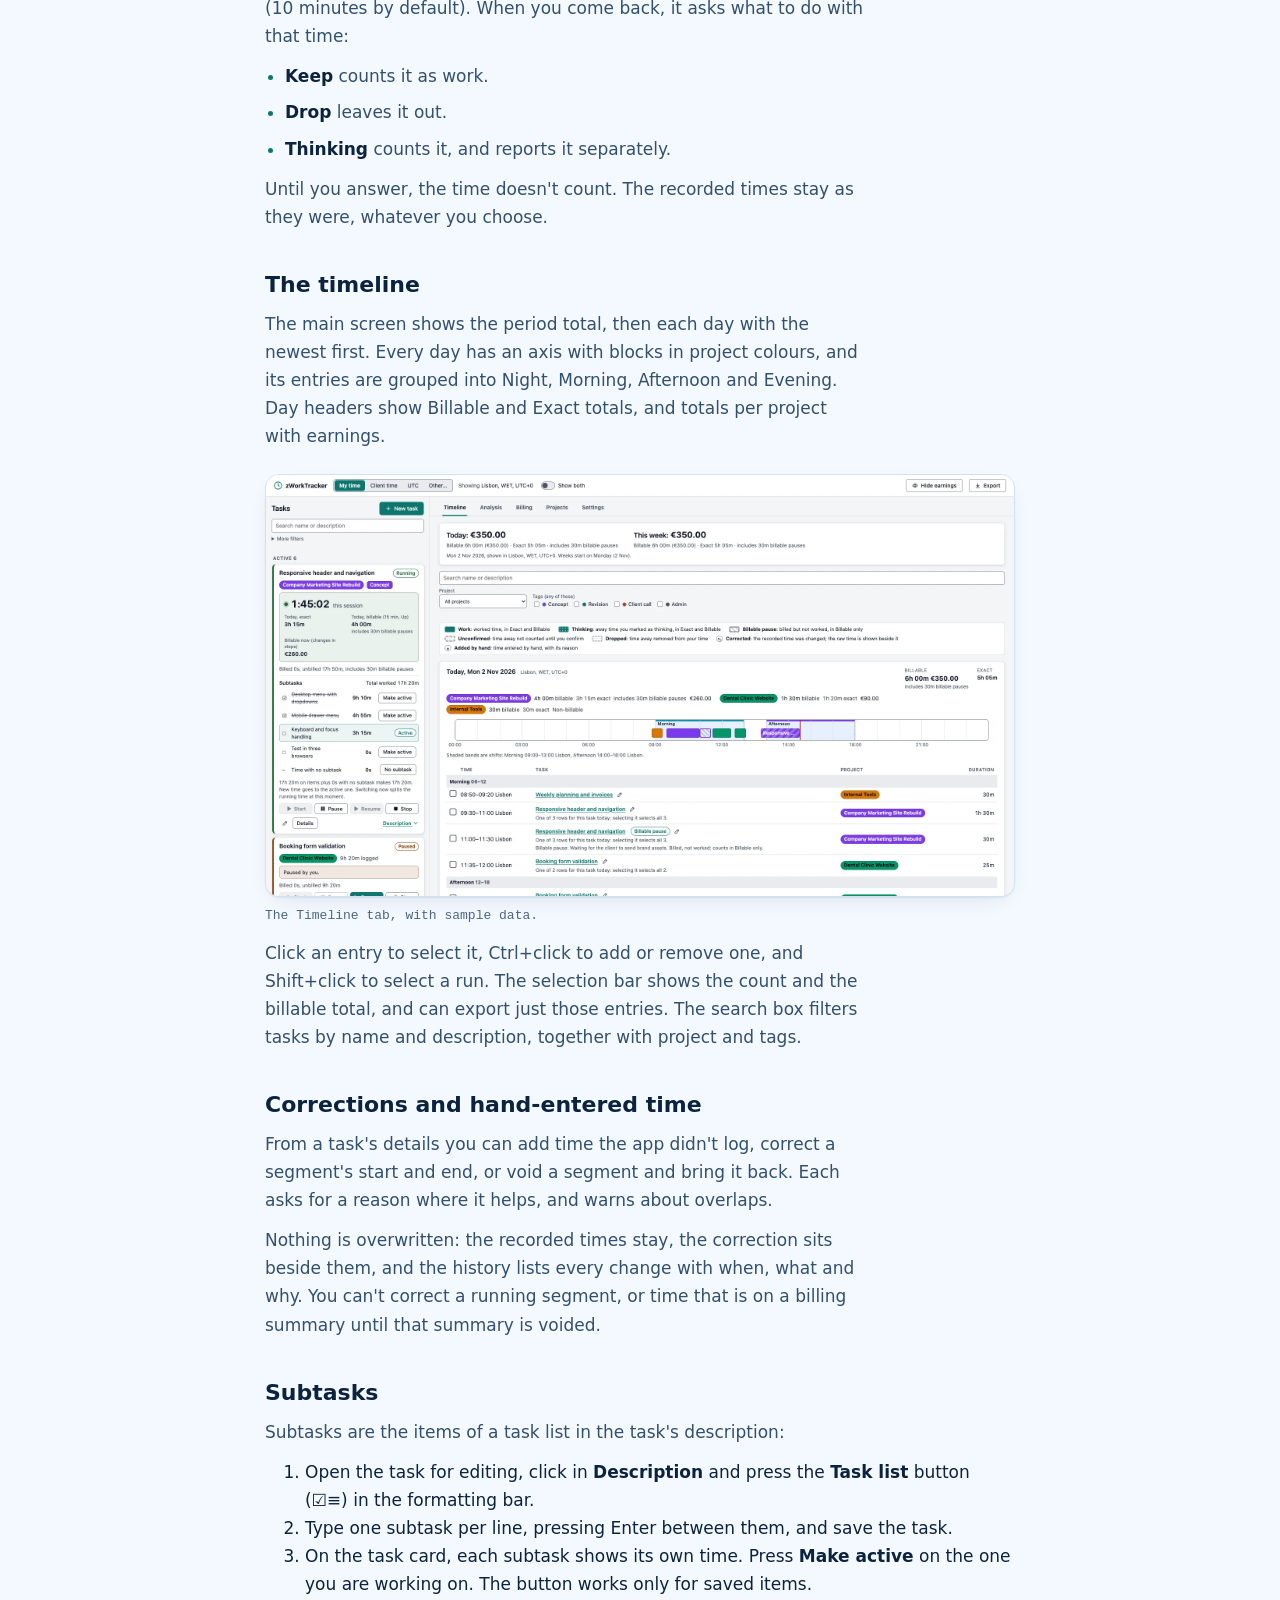
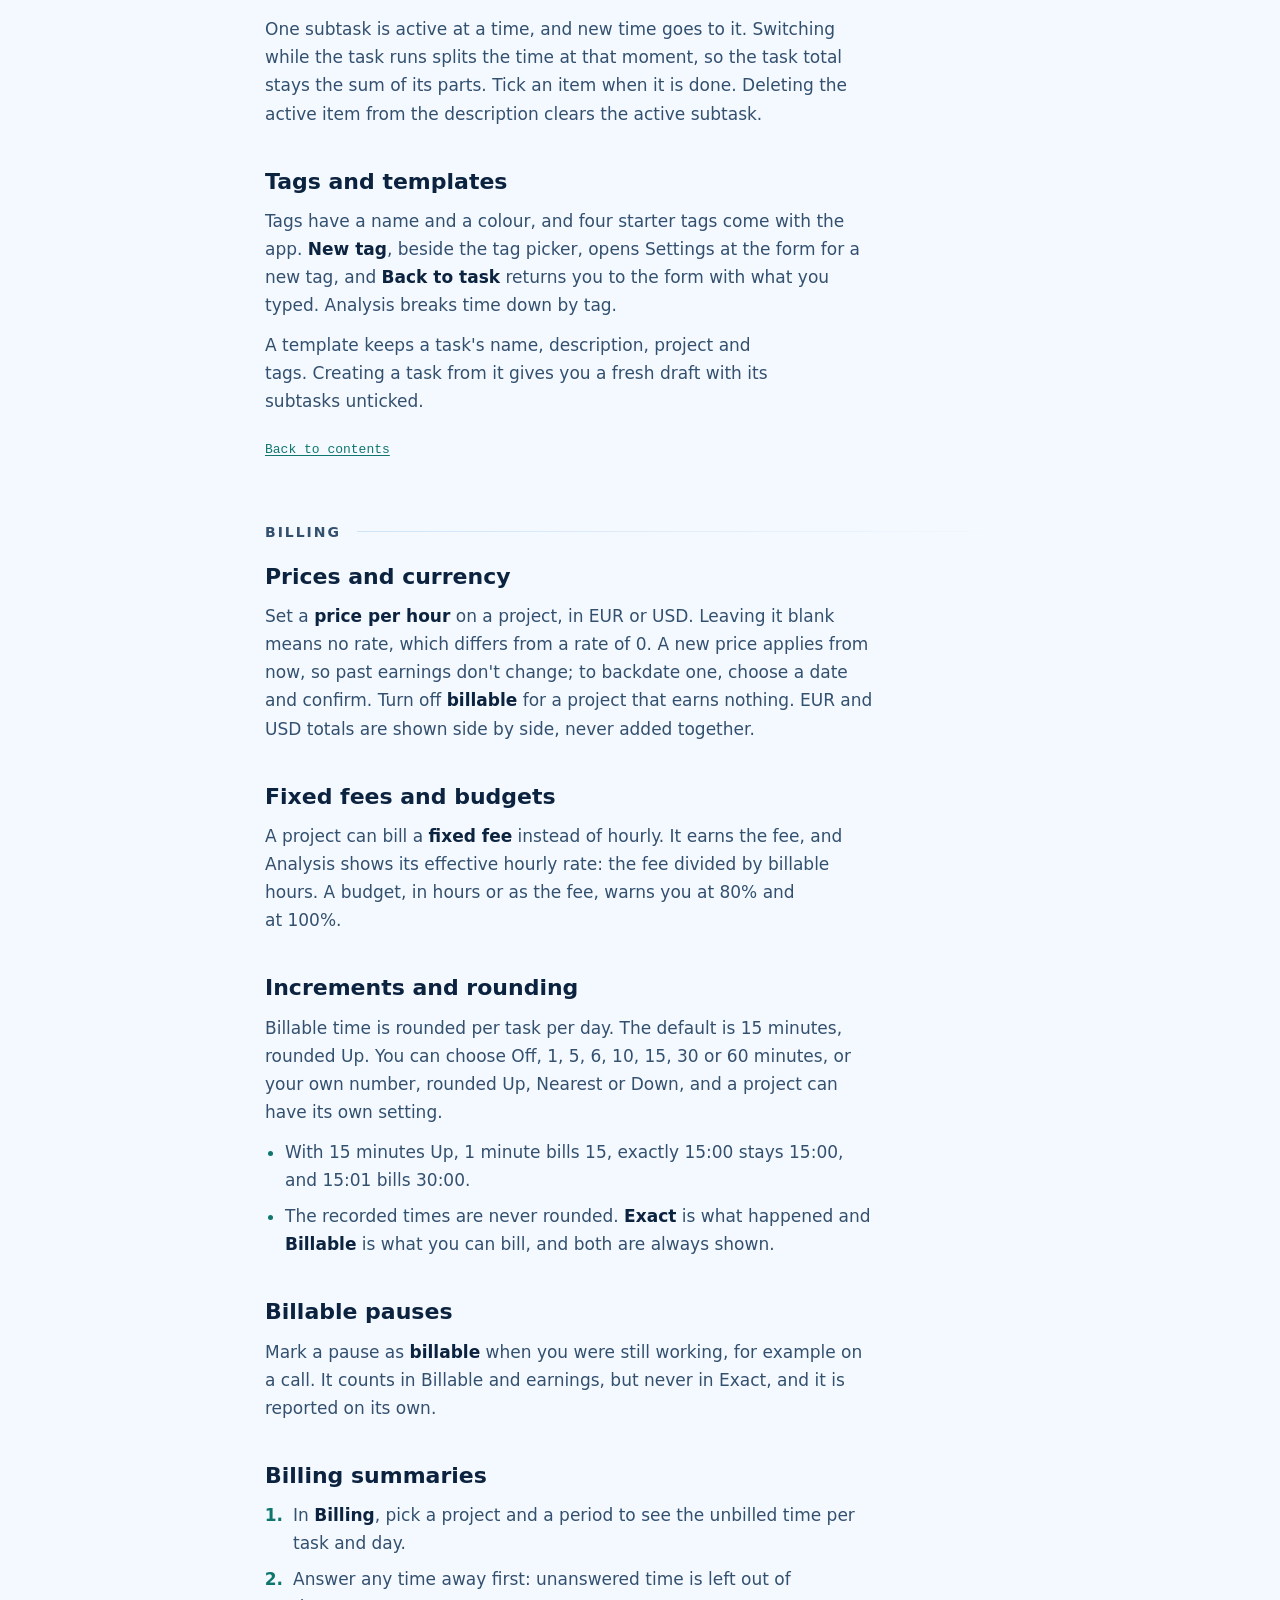
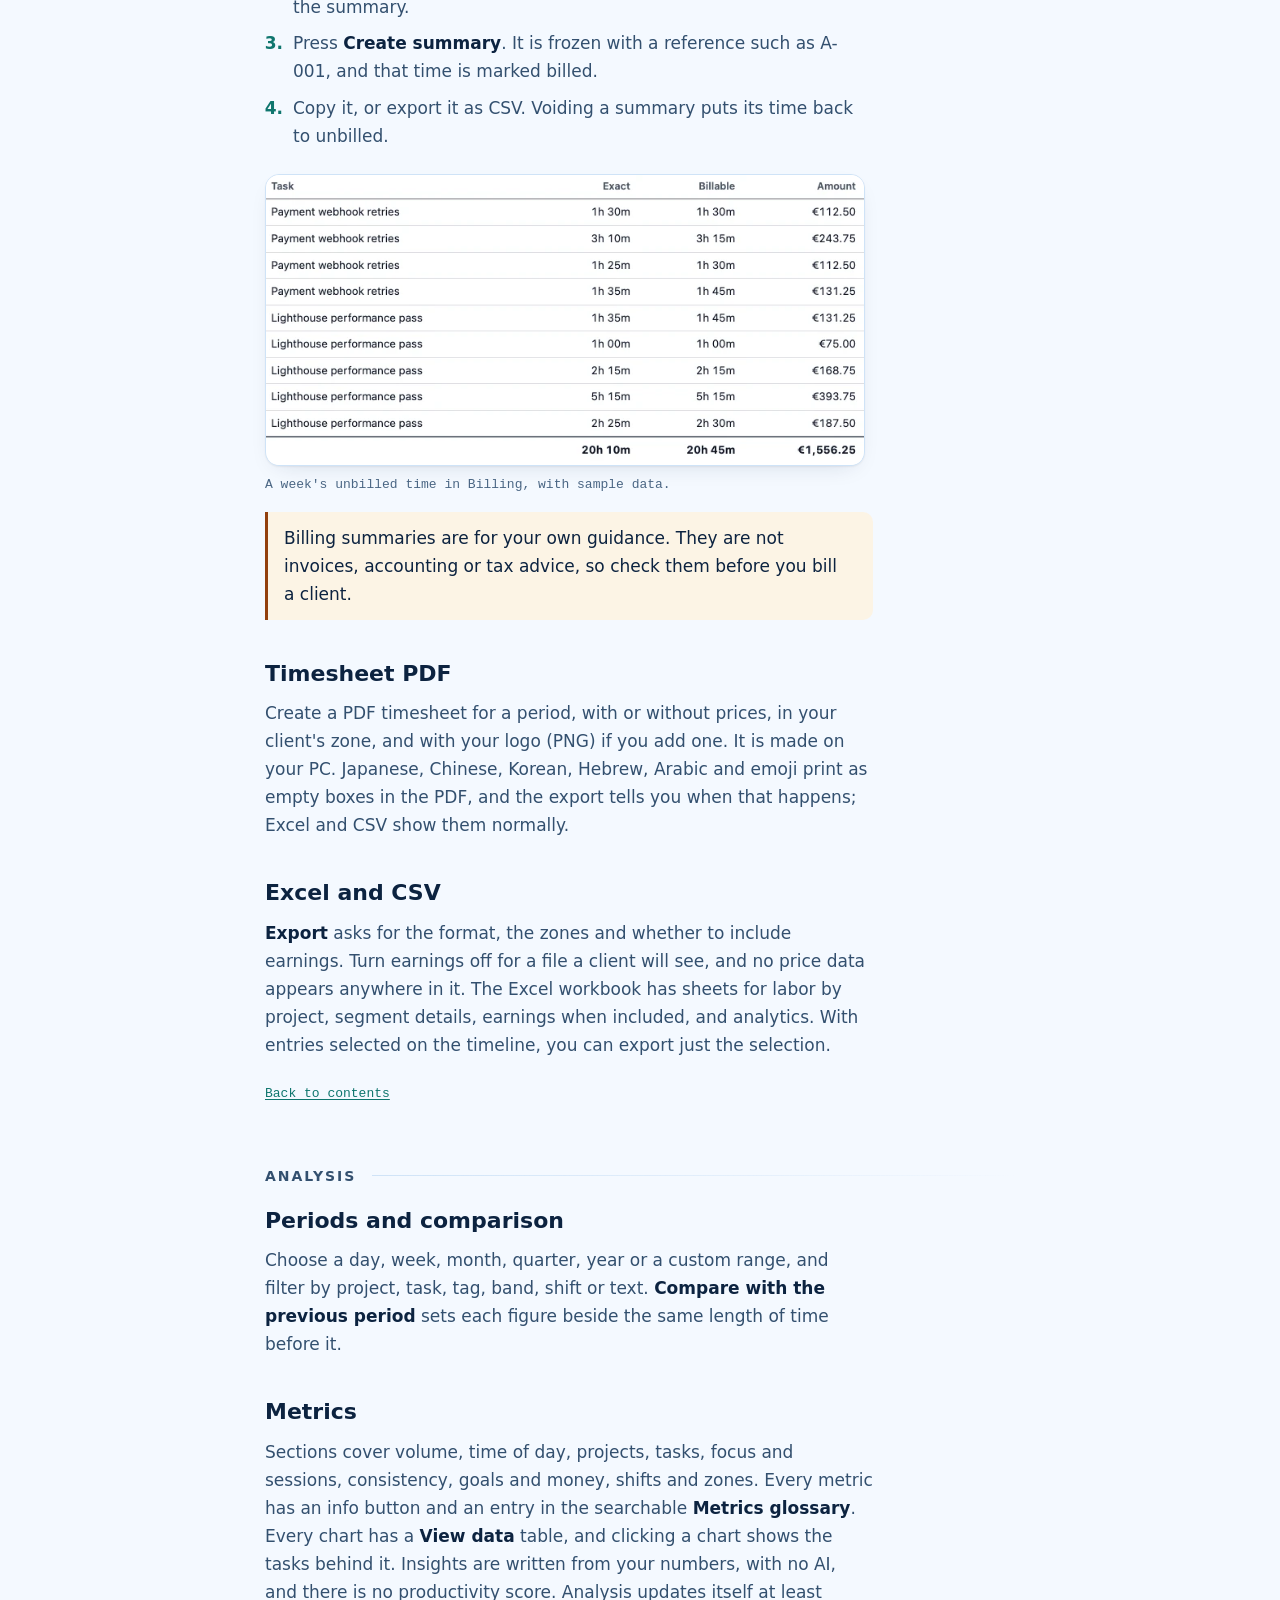
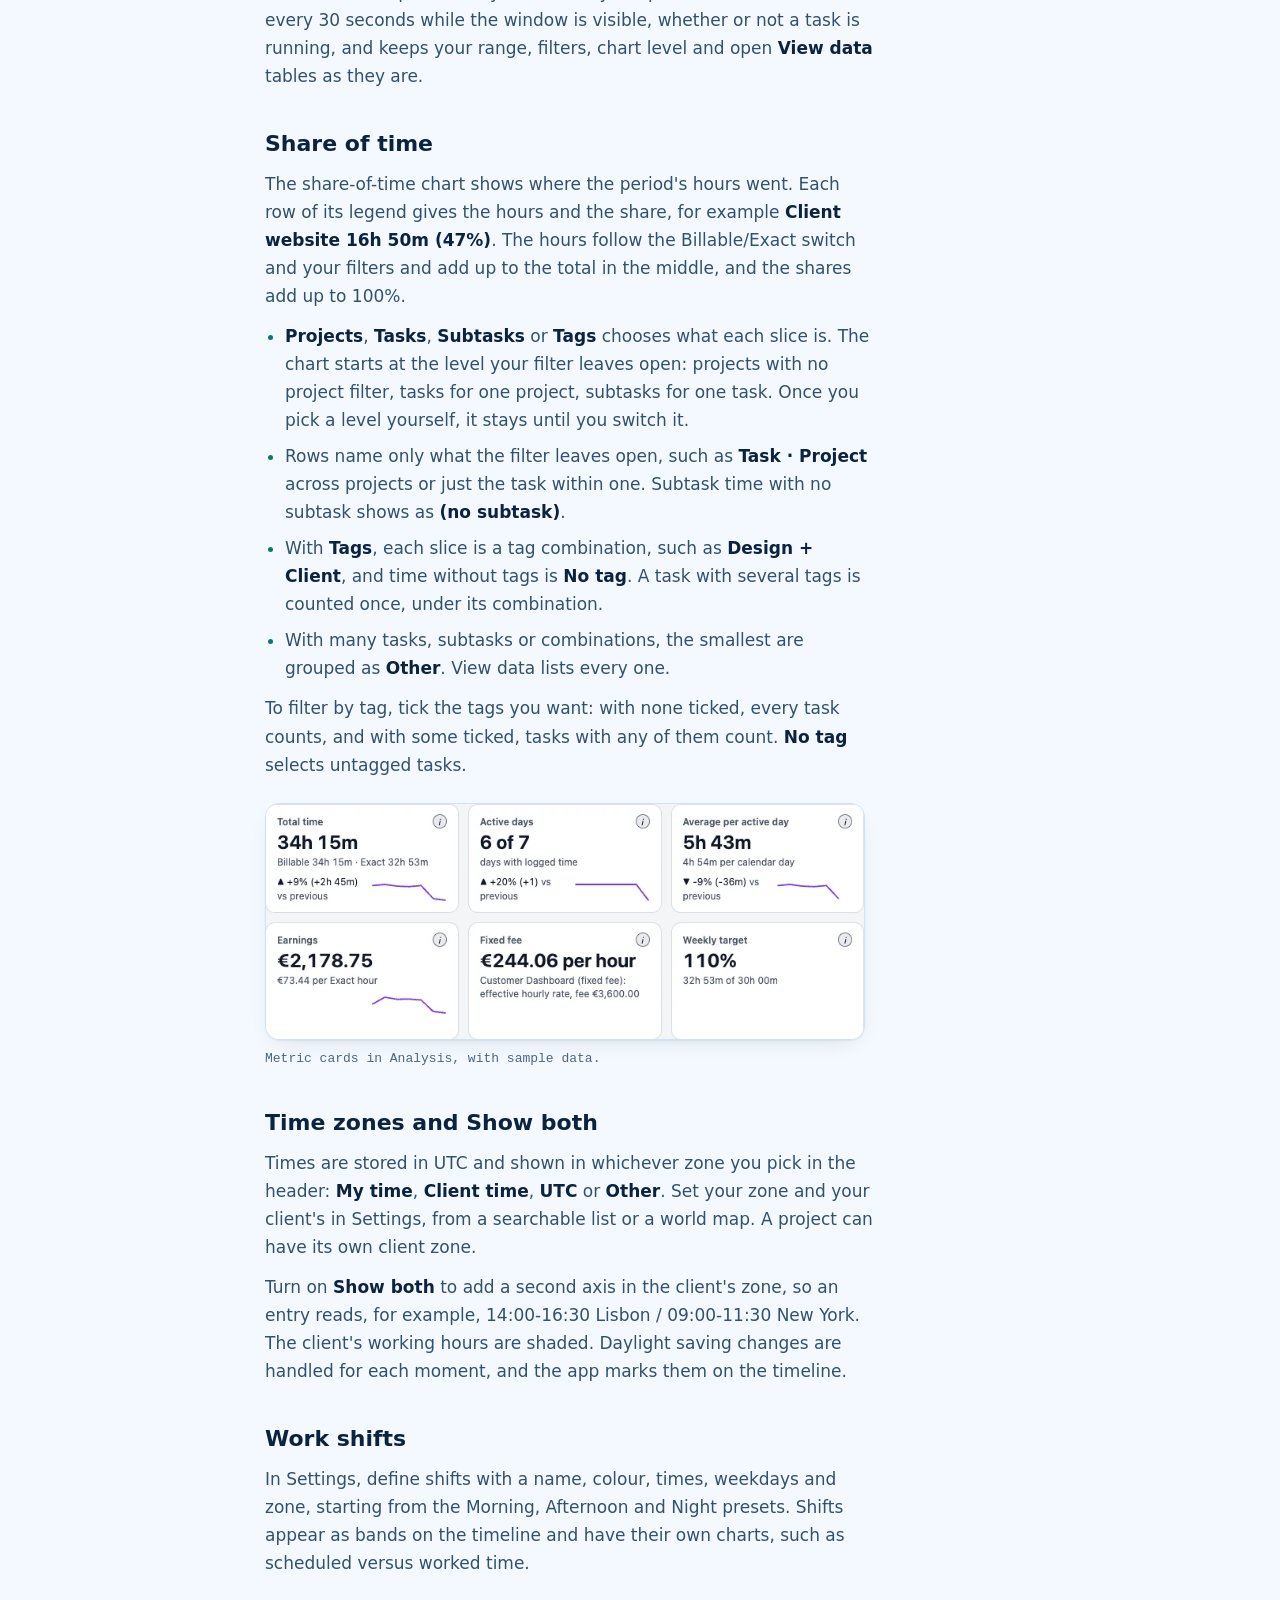
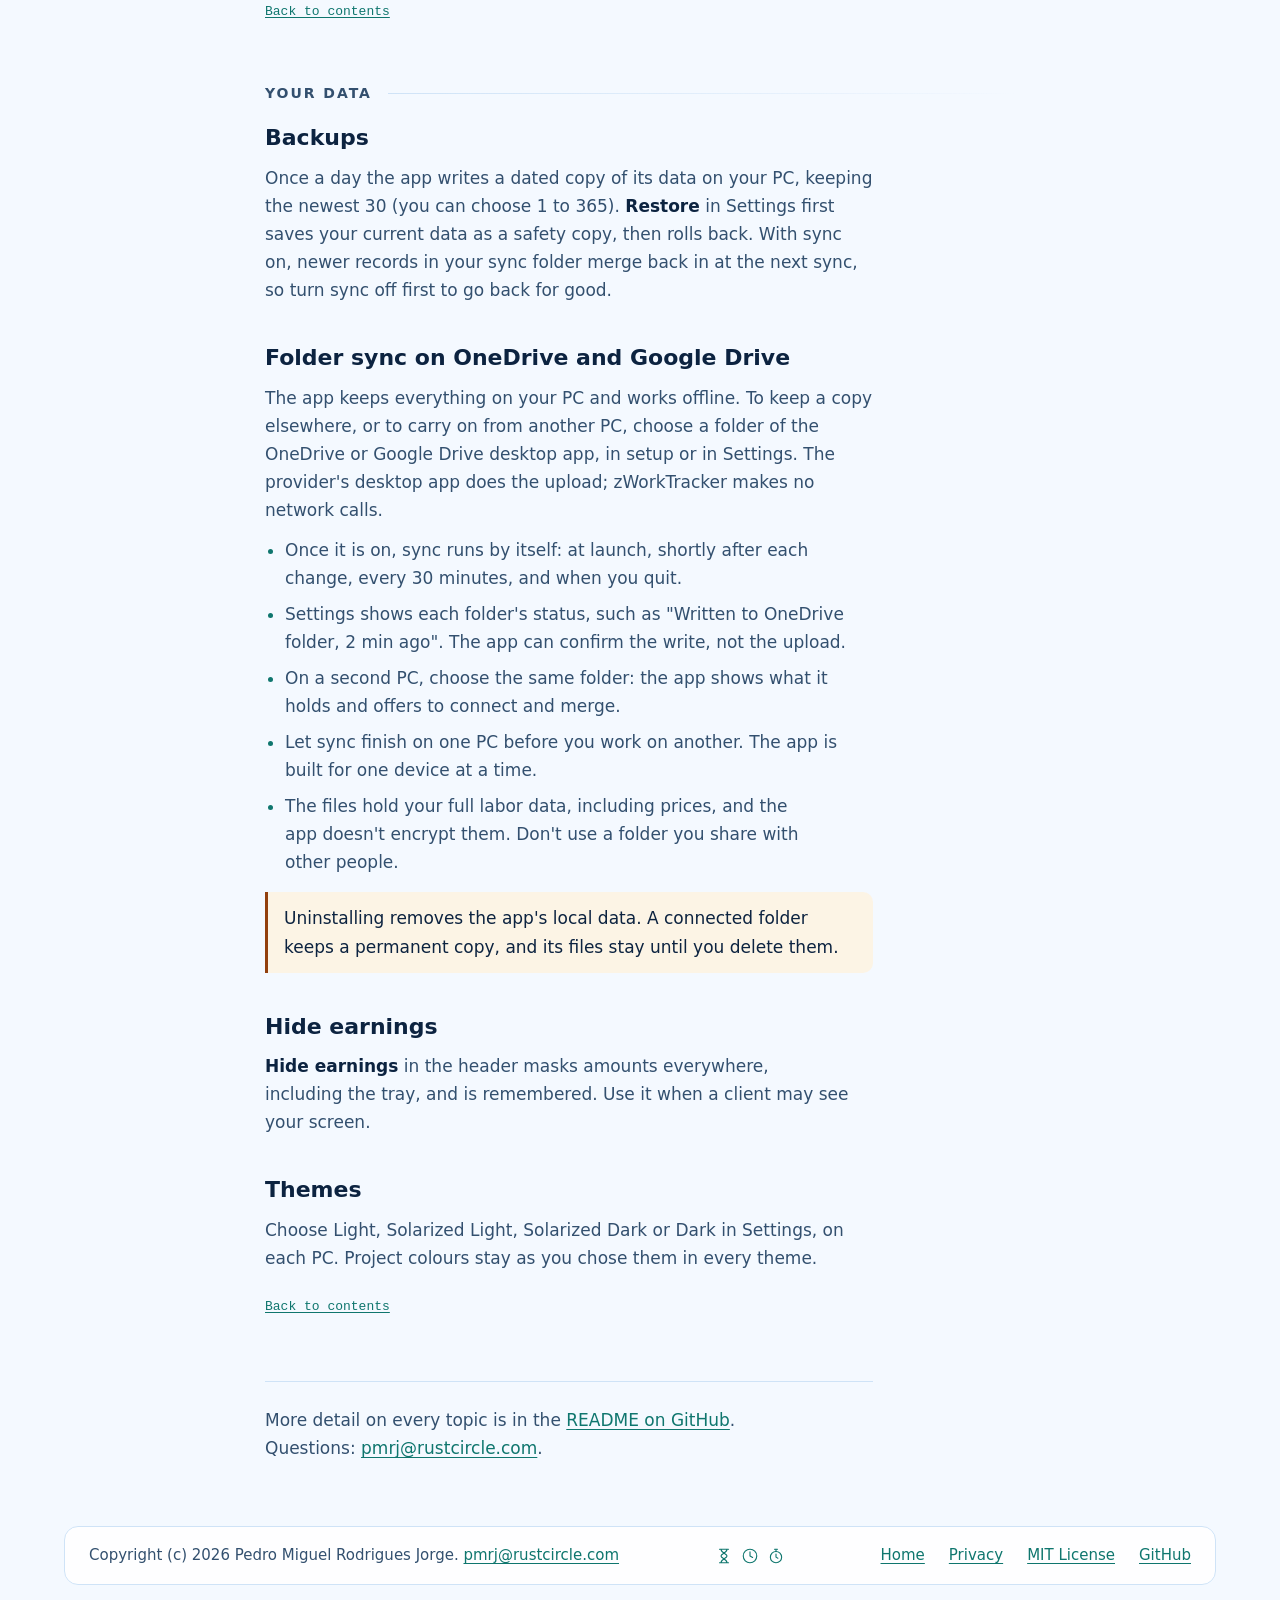
==== commit a1d12c69: "Site: fold the main nav behind a menu button on phones Below 640px the top-bar nav collapses behind " ====
--- a/site/howto.html
+++ b/site/howto.html
@@ -22,8 +22,10 @@
   <link rel="icon" type="image/svg+xml" href="assets/favicon.svg">
   <link rel="icon" type="image/png" sizes="64x64" href="assets/icon-64.png">
   <link rel="apple-touch-icon" href="assets/apple-touch-icon.png">
+  <script>document.documentElement.classList.add('js')</script>
   <link rel="stylesheet" href="styles.css">
   <script src="liquid.js" defer></script>
+  <script src="nav.js" defer></script>
 </head>
 <body>
   <a class="skip" href="#main">Skip to content</a>
@@ -31,7 +33,8 @@
   <header class="topbar">
     <div class="wrap topbar-in">
       <a class="brand" href="./"><img src="assets/logo.svg" width="28" height="28" alt=""><span>zWorkTracker</span></a>
-      <nav aria-label="Main"><a class="nav-section" href="./">Home</a><a href="howto.html" aria-current="page">How to use</a><a href="https://github.com/rustcircle/z-work-tracker">GitHub</a></nav>
+      <button class="nav-toggle" type="button" aria-expanded="false" aria-controls="site-nav" aria-label="Menu"><svg class="i" aria-hidden="true" focusable="false" width="22" height="22" viewBox="0 0 24 24"><path class="bars-top" d="M4 7h16"/><path class="bars-mid" d="M4 12h16"/><path class="bars-bot" d="M4 17h16"/></svg></button>
+      <nav id="site-nav" aria-label="Main"><a class="nav-section" href="./">Home</a><a href="howto.html" aria-current="page">How to use</a><a href="https://github.com/rustcircle/z-work-tracker">GitHub</a></nav>
     </div>
   </header>
 
--- a/site/styles.css
+++ b/site/styles.css
@@ -82,6 +82,7 @@
 .topbar nav { display: flex; gap: 32px; font-size: .9375rem; font-weight: 600; }
 .topbar nav a { color: var(--ink-2); text-decoration: none; padding-block: 8px; }
 .topbar nav a:hover { color: var(--accent); }
+.nav-toggle { display: none; }
 
 /* ---------- Intro ---------- */
 .intro { padding-block: 40px 24px; animation: rise .7s cubic-bezier(.2, .8, .2, 1) both; }
@@ -273,6 +274,17 @@
 }
 @media (max-width: 640px) {
   .wrap { padding-inline: 16px; }
+  /* Phone menu (nav.js). Only with JavaScript on; without it the nav stays a row of links. */
+  .js .nav-toggle { display: inline-flex; align-items: center; justify-content: center; width: 44px; height: 44px; margin-right: -10px; padding: 0; color: var(--ink); background: none; border: 0; border-radius: 10px; cursor: pointer; font: inherit; }
+  .js .nav-toggle:hover { color: var(--accent); }
+  .js .nav-toggle path { transition: transform .2s ease, opacity .2s ease; transform-origin: 12px 12px; }
+  .js .topbar.open .bars-top { transform: translateY(5px) rotate(45deg); }
+  .js .topbar.open .bars-mid { opacity: 0; }
+  .js .topbar.open .bars-bot { transform: translateY(-5px) rotate(-45deg); }
+  .js .topbar nav { display: none; position: absolute; top: 100%; left: 0; right: 0; flex-direction: column; gap: 0; padding: 8px 16px 12px; font-size: 1rem; background: var(--surface-solid); border-bottom: 1px solid var(--line); box-shadow: var(--shadow); }
+  .js .topbar.open nav { display: flex; }
+  .js .topbar nav a, .js .topbar nav .nav-section { display: flex; align-items: center; min-height: 44px; padding: 8px 0; }
+  .js .topbar nav a + a { border-top: 1px solid var(--line); }
   .toc-grid { grid-template-columns: minmax(0, 1fr); }
   .doc-figure picture img[src$="timeline.webp"] { max-width: 400px; }
   .doc th, .doc td { padding: 8px 12px; }
